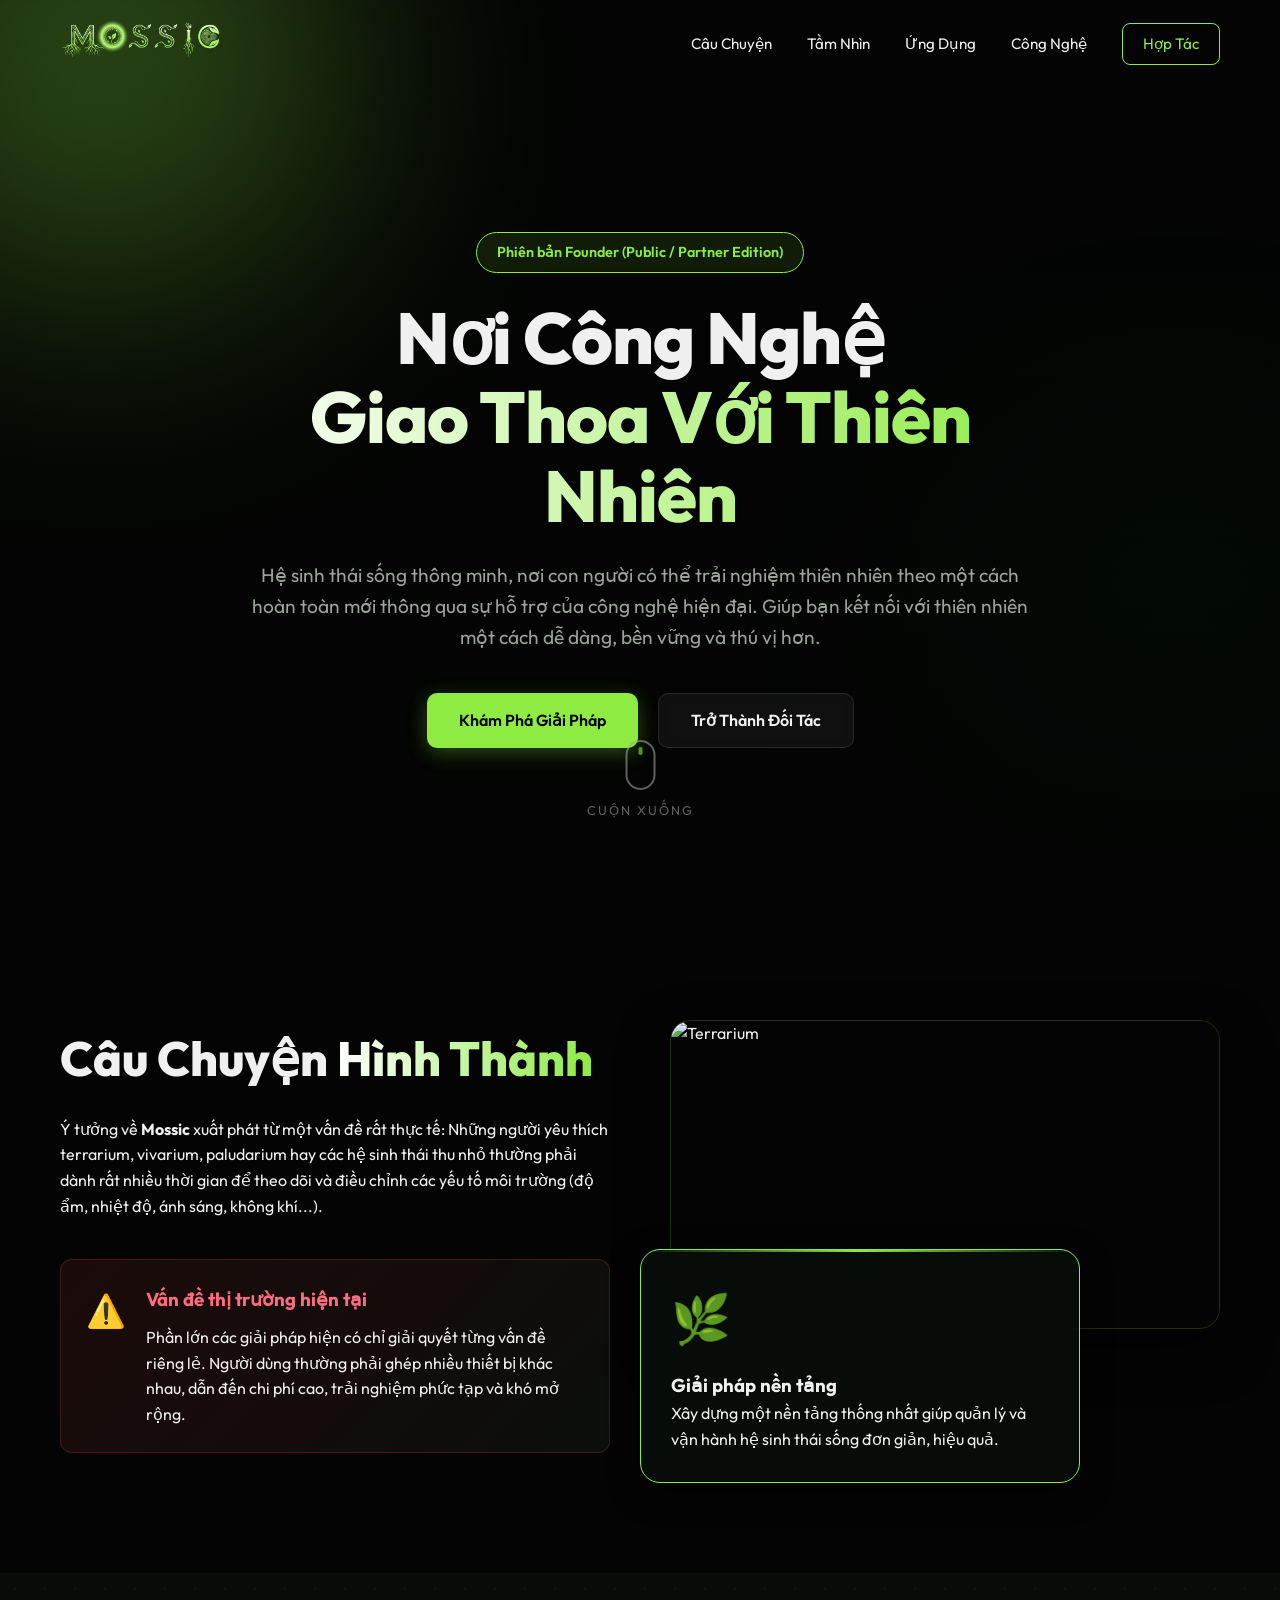
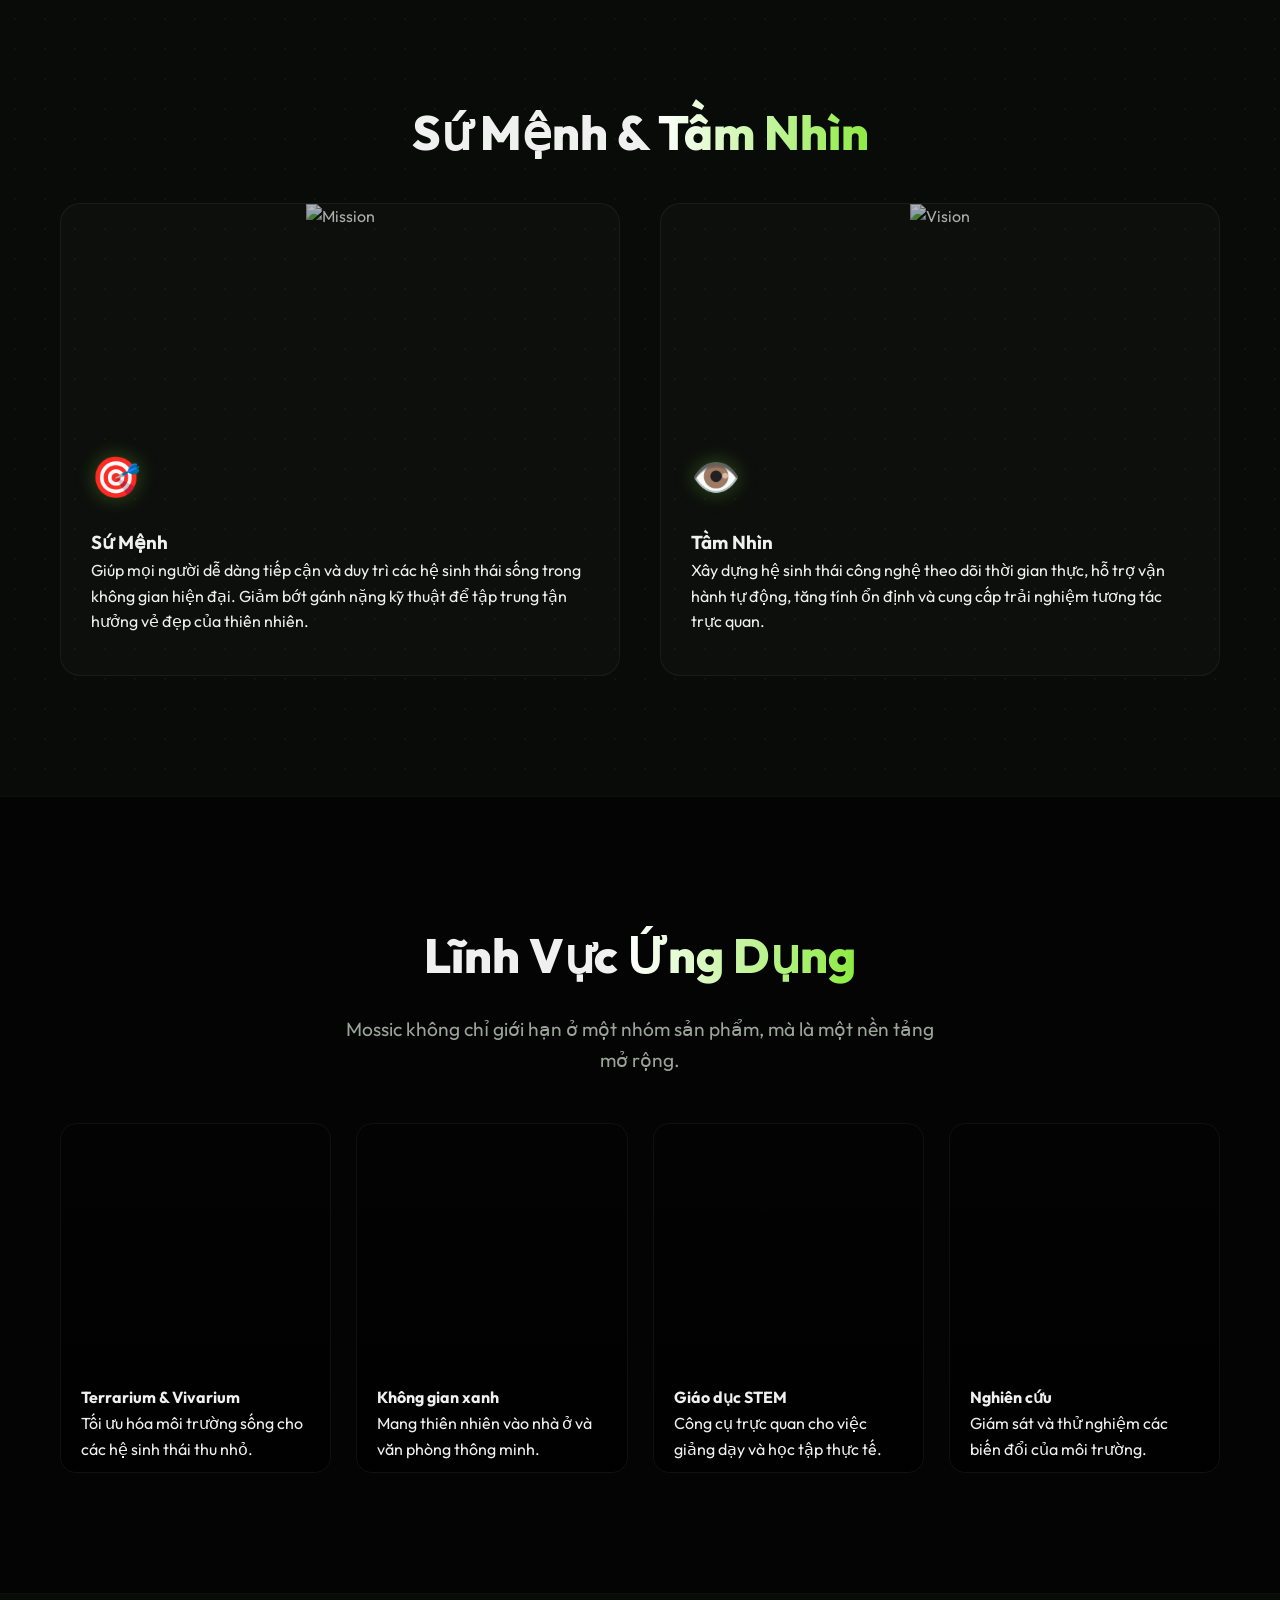
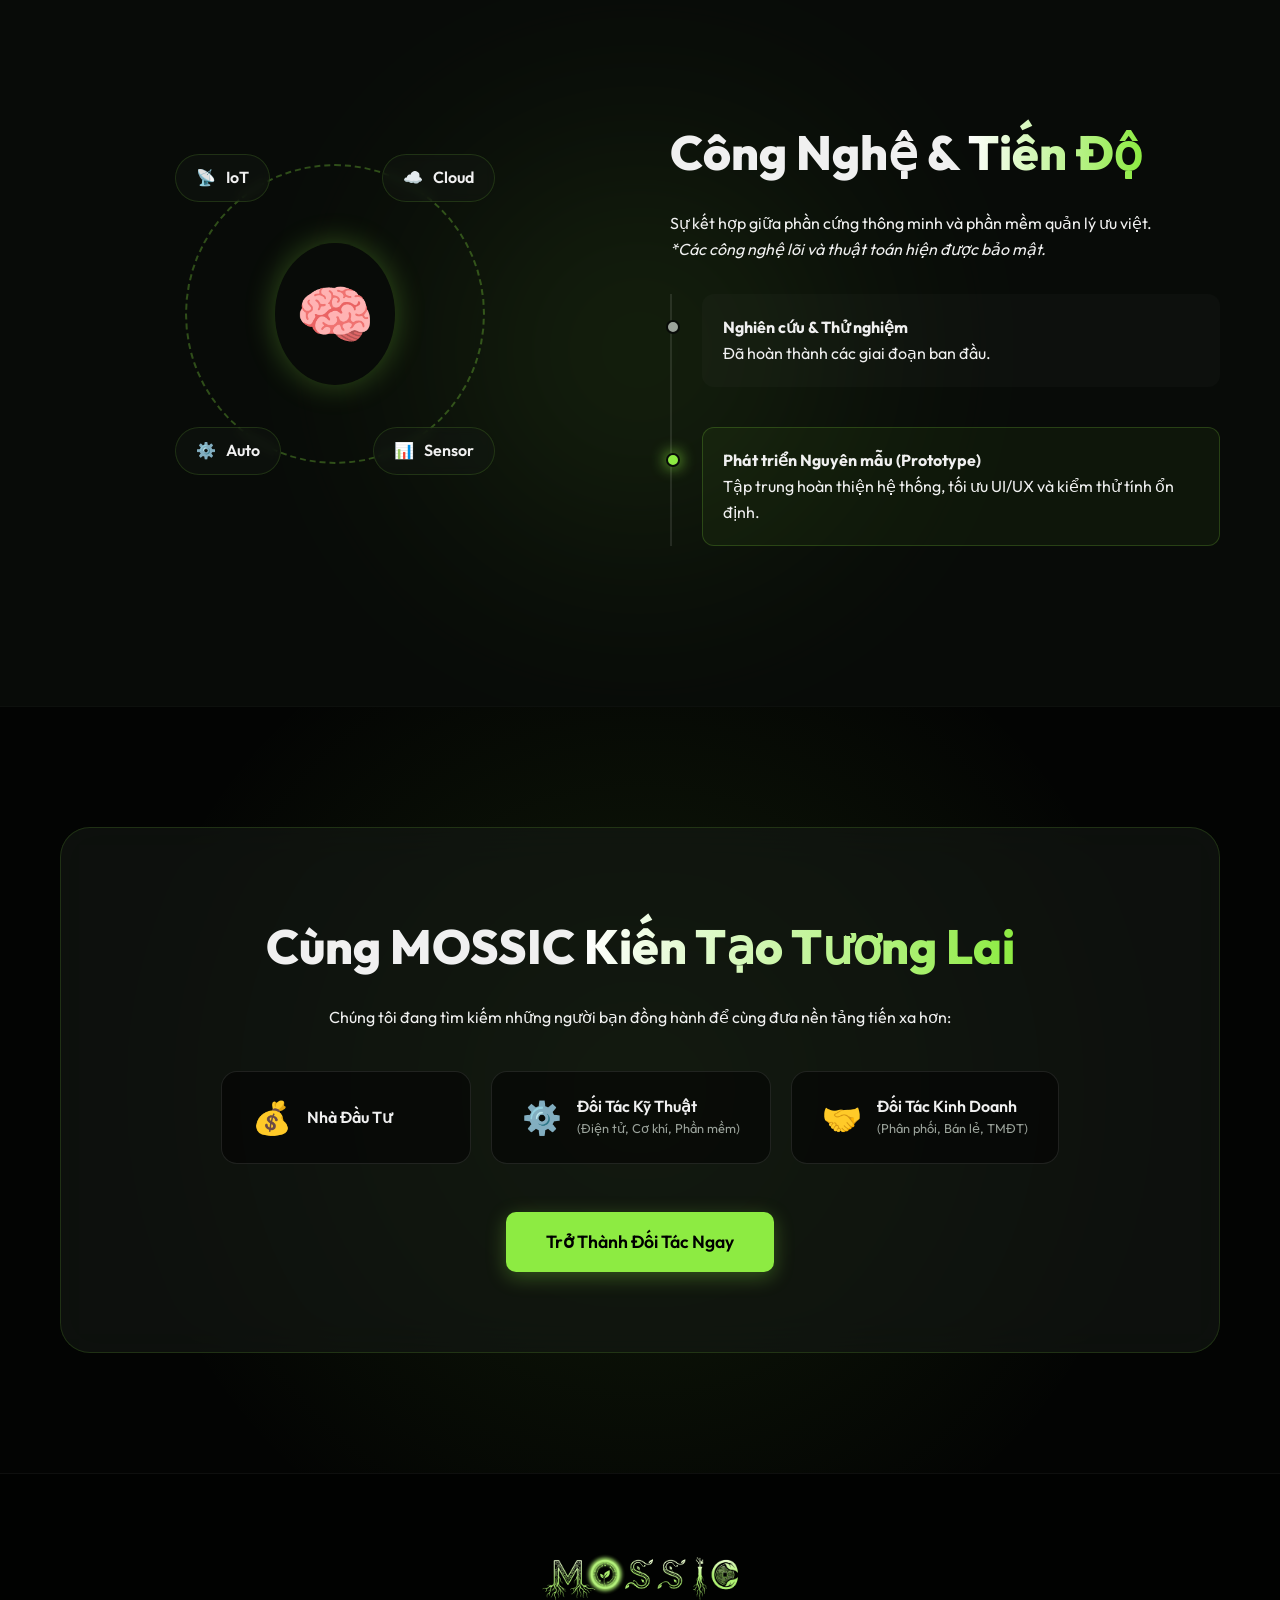
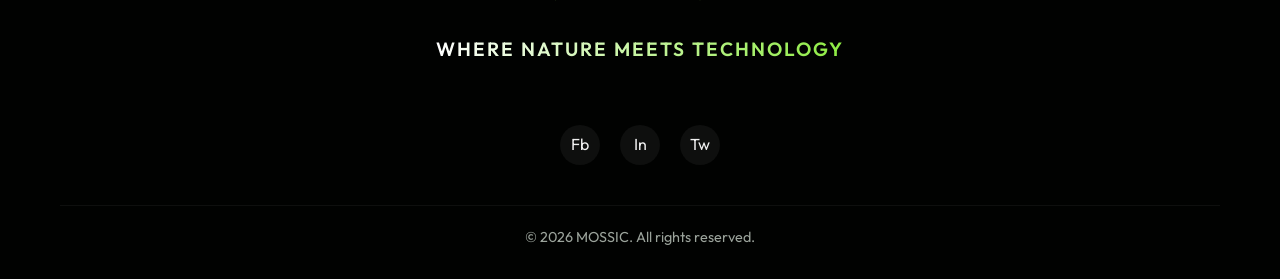
==== mossic-landing/index.html @ 7c8577c9 "update landing-page" ====
<!DOCTYPE html>
<html lang="vi">
<head>
    <meta charset="UTF-8">
    <meta name="viewport" content="width=device-width, initial-scale=1.0">
    <title>MOSSIC - Nơi Công Nghệ Giao Thoa Với Thiên Nhiên</title>
    <link rel="stylesheet" href="style.css">
    <link rel="preconnect" href="https://fonts.googleapis.com">
    <link rel="preconnect" href="https://fonts.gstatic.com" crossorigin>
    <link href="https://fonts.googleapis.com/css2?family=Outfit:wght@300;400;600;800&display=swap" rel="stylesheet">
</head>
<body>
    <!-- Navbar -->
    <nav class="navbar" id="navbar">
        <div class="container nav-container">
            <a href="#" class="logo-link">
                <img src="../my_assets/logo-darkmode.png" alt="MOSSIC Logo" class="logo">
            </a>
            <ul class="nav-links">
                <li><a href="#story">Câu Chuyện</a></li>
                <li><a href="#vision">Tầm Nhìn</a></li>
                <li><a href="#application">Ứng Dụng</a></li>
                <li><a href="#tech">Công Nghệ</a></li>
                <li><a href="#cooperation" class="btn btn-outline btn-sm">Hợp Tác</a></li>
            </ul>
            <div class="menu-toggle" id="mobile-menu">
                <span class="bar"></span>
                <span class="bar"></span>
                <span class="bar"></span>
            </div>
        </div>
    </nav>

    <!-- Hero Section -->
    <header class="hero">
        <div class="hero-bg"></div>
        <div class="glow-orb orb-1"></div>
        <div class="glow-orb orb-2"></div>
        
        <div class="container hero-content reveal fade-bottom">
            <div class="badge pulse-anim">Phiên bản Founder (Public / Partner Edition)</div>
            <h1>Nơi Công Nghệ <br><span class="text-gradient">Giao Thoa Với Thiên Nhiên</span></h1>
            <p>Hệ sinh thái sống thông minh, nơi con người có thể trải nghiệm thiên nhiên theo một cách hoàn toàn mới thông qua sự hỗ trợ của công nghệ hiện đại. Giúp bạn kết nối với thiên nhiên một cách dễ dàng, bền vững và thú vị hơn.</p>
            <div class="hero-buttons">
                <a href="#story" class="btn btn-primary">Khám Phá Giải Pháp</a>
                <a href="#cooperation" class="btn btn-secondary">Trở Thành Đối Tác</a>
            </div>
        </div>
        
        <!-- Scroll indicator -->
        <div class="scroll-indicator">
            <div class="mouse">
                <div class="wheel"></div>
            </div>
            <p>Cuộn xuống</p>
        </div>
    </header>

    <!-- Story Section -->
    <section id="story" class="section">
        <div class="container split-layout">
            <div class="text-content reveal fade-left">
                <h2 class="section-title">Câu Chuyện <span class="text-gradient">Hình Thành</span></h2>
                <p>Ý tưởng về <strong>Mossic</strong> xuất phát từ một vấn đề rất thực tế: Những người yêu thích terrarium, vivarium, paludarium hay các hệ sinh thái thu nhỏ thường phải dành rất nhiều thời gian để theo dõi và điều chỉnh các yếu tố môi trường (độ ẩm, nhiệt độ, ánh sáng, không khí...).</p>
                
                <div class="problem-box hover-lift">
                    <div class="box-icon">⚠️</div>
                    <div>
                        <h3>Vấn đề thị trường hiện tại</h3>
                        <p>Phần lớn các giải pháp hiện có chỉ giải quyết từng vấn đề riêng lẻ. Người dùng thường phải ghép nhiều thiết bị khác nhau, dẫn đến chi phí cao, trải nghiệm phức tạp và khó mở rộng.</p>
                    </div>
                </div>
            </div>
            
            <div class="visual-content reveal fade-right relative">
                <div class="image-wrapper float-anim-slow">
                    <img src="https://images.unsplash.com/photo-1701318177175-57ee98c426c5?q=80&w=387&auto=format&fit=crop" alt="Terrarium" class="rounded-img shadow-neon" >
                </div>
                <div class="glass-card overlay-card float-anim-fast">
                    <div class="icon-wrap pulse-anim">🌿</div>
                    <h3>Giải pháp nền tảng</h3>
                    <p>Xây dựng một nền tảng thống nhất giúp quản lý và vận hành hệ sinh thái sống đơn giản, hiệu quả.</p>
                </div>
            </div>
        </div>
    </section>

    <!-- Mission & Vision -->
    <section id="vision" class="section bg-darker pattern-bg">
        <div class="container text-center">
            <h2 class="section-title reveal fade-bottom">Sứ Mệnh & <span class="text-gradient">Tầm Nhìn</span></h2>
            <div class="grid-2 mt-4">
                <div class="feature-card reveal fade-left glass-effect">
                    <div class="card-img-top">
                        <img src="https://images.unsplash.com/photo-1529123276648-af6cfff88c20?q=80&w=870&auto=format&fit=crop" alt="Mission">
                    </div>
                    <div class="card-body">
                        <div class="icon glow-icon">🎯</div>
                        <h3>Sứ Mệnh</h3>
                        <p>Giúp mọi người dễ dàng tiếp cận và duy trì các hệ sinh thái sống trong không gian hiện đại. Giảm bớt gánh nặng kỹ thuật để tập trung tận hưởng vẻ đẹp của thiên nhiên.</p>
                    </div>
                </div>
                <div class="feature-card reveal fade-right glass-effect">
                    <div class="card-img-top">
                        <img src="https://images.unsplash.com/photo-1518531933037-91b2f5f229cc?q=80&w=800&auto=format&fit=crop" alt="Vision">
                    </div>
                    <div class="card-body">
                        <div class="icon glow-icon">👁️</div>
                        <h3>Tầm Nhìn</h3>
                        <p>Xây dựng hệ sinh thái công nghệ theo dõi thời gian thực, hỗ trợ vận hành tự động, tăng tính ổn định và cung cấp trải nghiệm tương tác trực quan.</p>
                    </div>
                </div>
            </div>
        </div>
    </section>

    <!-- Applications -->
    <section id="application" class="section">
        <div class="container">
            <div class="text-center reveal fade-bottom">
                <h2 class="section-title">Lĩnh Vực <span class="text-gradient">Ứng Dụng</span></h2>
                <p class="subtitle">Mossic không chỉ giới hạn ở một nhóm sản phẩm, mà là một nền tảng mở rộng.</p>
            </div>
            
            <div class="grid-4 mt-5">
                <div class="app-card reveal fade-bottom" style="transition-delay: 0.1s;">
                    <div class="app-bg" style="background-image: url('https://images.unsplash.com/photo-1701318233809-e8e4619ee305?q=80&w=387&auto=format&fit=crop');"></div>
                    <div class="app-content">
                        <div class="app-icon">🌱</div>
                        <h4>Terrarium & Vivarium</h4>
                        <p>Tối ưu hóa môi trường sống cho các hệ sinh thái thu nhỏ.</p>
                    </div>
                </div>
                
                <div class="app-card reveal fade-bottom" style="transition-delay: 0.2s;">
                    <div class="app-bg" style="background-image: url('https://images.unsplash.com/photo-1622383563227-04401ab4e5ea?q=80&w=600&auto=format&fit=crop');"></div>
                    <div class="app-content">
                        <div class="app-icon">🏡</div>
                        <h4>Không gian xanh</h4>
                        <p>Mang thiên nhiên vào nhà ở và văn phòng thông minh.</p>
                    </div>
                </div>
                
                <div class="app-card reveal fade-bottom" style="transition-delay: 0.3s;">
                    <div class="app-bg" style="background-image: url('https://images.unsplash.com/photo-1532094349884-543bc11b234d?q=80&w=600&auto=format&fit=crop');"></div>
                    <div class="app-content">
                        <div class="app-icon">🔬</div>
                        <h4>Giáo dục STEM</h4>
                        <p>Công cụ trực quan cho việc giảng dạy và học tập thực tế.</p>
                    </div>
                </div>
                
                <div class="app-card reveal fade-bottom" style="transition-delay: 0.4s;">
                    <div class="app-bg" style="background-image: url('https://images.unsplash.com/photo-1451187580459-43490279c0fa?q=80&w=600&auto=format&fit=crop');"></div>
                    <div class="app-content">
                        <div class="app-icon">🌍</div>
                        <h4>Nghiên cứu</h4>
                        <p>Giám sát và thử nghiệm các biến đổi của môi trường.</p>
                    </div>
                </div>
            </div>
        </div>
    </section>

    <!-- Tech & Progress -->
    <section id="tech" class="section bg-darker relative overflow-hidden">
        <div class="glow-orb orb-3"></div>
        <div class="container split-layout">
            <div class="visual-content tech-visual reveal fade-left">
                <div class="tech-circle-wrapper float-anim-slow">
                    <div class="tech-circle pulse-border"></div>
                    <div class="tech-icon center-icon">🧠</div>
                    <div class="tech-item pos-1">📡 <span>IoT</span></div>
                    <div class="tech-item pos-2">☁️ <span>Cloud</span></div>
                    <div class="tech-item pos-3">⚙️ <span>Auto</span></div>
                    <div class="tech-item pos-4">📊 <span>Sensor</span></div>
                </div>
            </div>
            
            <div class="text-content reveal fade-right">
                <h2 class="section-title">Công Nghệ & <span class="text-gradient">Tiến Độ</span></h2>
                <p>Sự kết hợp giữa phần cứng thông minh và phần mềm quản lý ưu việt. <br><em class="text-muted">*Các công nghệ lõi và thuật toán hiện được bảo mật.</em></p>
                
                <div class="timeline mt-4">
                    <div class="timeline-item completed hover-lift">
                        <div class="timeline-dot pulse-anim"></div>
                        <h4>Nghiên cứu & Thử nghiệm</h4>
                        <p>Đã hoàn thành các giai đoạn ban đầu.</p>
                    </div>
                    <div class="timeline-item active hover-lift">
                        <div class="timeline-dot pulse-anim"></div>
                        <h4>Phát triển Nguyên mẫu (Prototype)</h4>
                        <p>Tập trung hoàn thiện hệ thống, tối ưu UI/UX và kiểm thử tính ổn định.</p>
                    </div>
                </div>
            </div>
        </div>
    </section>

    <!-- Cooperation -->
    <section id="cooperation" class="section call-to-action">
        <div class="cta-bg"></div>
        <div class="container text-center reveal fade-scale">
            <div class="glass-banner">
                <h2 class="section-title">Cùng MOSSIC <span class="text-gradient">Kiến Tạo Tương Lai</span></h2>
                <p>Chúng tôi đang tìm kiếm những người bạn đồng hành để cùng đưa nền tảng tiến xa hơn:</p>
                
                <div class="partner-grid">
                    <div class="partner-box hover-lift glow-border">
                        <span class="p-icon">💰</span>
                        <span class="p-text">Nhà Đầu Tư</span>
                    </div>
                    <div class="partner-box hover-lift glow-border">
                        <span class="p-icon">⚙️</span>
                        <span class="p-text">Đối Tác Kỹ Thuật<br><small>(Điện tử, Cơ khí, Phần mềm)</small></span>
                    </div>
                    <div class="partner-box hover-lift glow-border">
                        <span class="p-icon">🤝</span>
                        <span class="p-text">Đối Tác Kinh Doanh<br><small>(Phân phối, Bán lẻ, TMĐT)</small></span>
                    </div>
                </div>
                
                <a href="mailto:minhhoangle1001@gmail.com" class="btn btn-primary mt-5 btn-lg">Trở Thành Đối Tác Ngay</a>
            </div>
        </div>
    </section>

    <!-- Footer -->
    <footer class="footer">
        <div class="container text-center">
            <div class="slogan">
                <img src="../my_assets/logo-darkmode.png" alt="MOSSIC" class="footer-logo float-anim-slow">
                <p class="tagline text-gradient">Where Nature Meets Technology</p>
            </div>
            <div class="social-links">
                <a href="#">Fb</a>
                <a href="#">In</a>
                <a href="#">Tw</a>
            </div>
            <p class="copyright">&copy; 2026 MOSSIC. All rights reserved.</p>
        </div>
    </footer>

    <!-- Interactive JS -->
    <script>
        // Scroll Reveal Animation
        function reveal() {
            var reveals = document.querySelectorAll(".reveal");
            for (var i = 0; i < reveals.length; i++) {
                var windowHeight = window.innerHeight;
                var elementTop = reveals[i].getBoundingClientRect().top;
                var elementVisible = 100;
                if (elementTop < windowHeight - elementVisible) {
                    reveals[i].classList.add("active");
                }
            }
        }
        window.addEventListener("scroll", reveal);
        reveal(); // Trigger on load

        // Navbar Scroll Effect
        window.addEventListener("scroll", function() {
            var navbar = document.getElementById("navbar");
            if (window.scrollY > 50) {
                navbar.classList.add("scrolled");
            } else {
                navbar.classList.remove("scrolled");
            }
        });

        // Mobile Menu
        const mobileMenu = document.getElementById('mobile-menu');
        const navLinks = document.querySelector('.nav-links');
        mobileMenu.addEventListener('click', () => {
            navLinks.classList.toggle('active');
            mobileMenu.classList.toggle('is-active');
        });
        
        // Tilt effect for cards on desktop
        const cards = document.querySelectorAll('.feature-card, .app-card, .glass-card, .partner-box');
        cards.forEach(card => {
            card.addEventListener('mousemove', e => {
                const rect = card.getBoundingClientRect();
                const x = e.clientX - rect.left;
                const y = e.clientY - rect.top;
                card.style.setProperty('--mouse-x', `${x}px`);
                card.style.setProperty('--mouse-y', `${y}px`);
            });
        });
    </script>
</body>
</html>
---- mossic-landing/style.css ----
/* CSS Reset & Variables */
:root {
    --bg-main: #030403; /* Deeper black/green */
    --bg-secondary: #080b08;
    --card-bg: rgba(20, 26, 20, 0.4);
    --text-main: #f0f0f0;
    --text-muted: #9ba39b;
    --primary: #8deb42; /* Neon lime green */
    --primary-dark: #6eb830;
    --primary-glow: rgba(141, 235, 66, 0.3);
    --border-color: rgba(141, 235, 66, 0.15);
    --font-main: 'Outfit', sans-serif;
}

* { margin: 0; padding: 0; box-sizing: border-box; }
html { scroll-behavior: smooth; }
body {
    font-family: var(--font-main);
    background-color: var(--bg-main);
    color: var(--text-main);
    line-height: 1.6;
    overflow-x: hidden;
}
a { text-decoration: none; color: inherit; }
.container { max-width: 1200px; margin: 0 auto; padding: 0 20px; }
.mt-4 { margin-top: 2rem; }
.mt-5 { margin-top: 3rem; }
.text-center { text-align: center; }
.relative { position: relative; }
.overflow-hidden { overflow: hidden; }

/* Utilities */
.text-gradient {
    background: linear-gradient(90deg, #fff, var(--primary));
    -webkit-background-clip: text;
    -webkit-text-fill-color: transparent;
    display: inline-block;
}

.badge {
    display: inline-block;
    padding: 8px 20px;
    background: rgba(141, 235, 66, 0.1);
    border: 1px solid var(--primary);
    border-radius: 50px;
    color: var(--primary);
    font-size: 0.9rem;
    font-weight: 600;
    margin-bottom: 25px;
    backdrop-filter: blur(5px);
}

/* Animations */
@keyframes float {
    0% { transform: translateY(0px); }
    50% { transform: translateY(-20px); }
    100% { transform: translateY(0px); }
}
@keyframes pulseGlow {
    0% { box-shadow: 0 0 10px var(--primary-glow); }
    50% { box-shadow: 0 0 30px var(--primary-glow), 0 0 10px var(--primary); }
    100% { box-shadow: 0 0 10px var(--primary-glow); }
}
@keyframes wheelScroll {
    0% { opacity: 1; top: 5px; }
    100% { opacity: 0; top: 15px; }
}

.float-anim-slow { animation: float 6s ease-in-out infinite; }
.float-anim-fast { animation: float 4s ease-in-out infinite; }
.pulse-anim { animation: pulseGlow 3s infinite; }

/* Buttons */
.btn {
    display: inline-flex;
    align-items: center;
    justify-content: center;
    padding: 14px 32px;
    border-radius: 10px;
    font-weight: 600;
    transition: all 0.4s cubic-bezier(0.175, 0.885, 0.32, 1.275);
    cursor: pointer;
    position: relative;
    overflow: hidden;
    z-index: 1;
}

.btn::before {
    content: '';
    position: absolute;
    top: 0; left: 0; width: 0%; height: 100%;
    background: rgba(255,255,255,0.2);
    transition: all 0.4s ease;
    z-index: -1;
}

.btn:hover::before { width: 100%; }

.btn-primary {
    background-color: var(--primary);
    color: #000;
    box-shadow: 0 5px 20px var(--primary-glow);
}

.btn-primary:hover {
    transform: translateY(-5px) scale(1.02);
    box-shadow: 0 10px 30px rgba(141, 235, 66, 0.5);
}

.btn-secondary {
    background-color: rgba(255, 255, 255, 0.05);
    color: var(--text-main);
    border: 1px solid rgba(255, 255, 255, 0.1);
    backdrop-filter: blur(10px);
}

.btn-secondary:hover {
    background-color: rgba(255, 255, 255, 0.1);
    border-color: var(--primary);
    transform: translateY(-5px);
}

.btn-outline {
    border: 1px solid var(--primary);
    color: var(--primary);
}
.btn-outline:hover {
    background-color: var(--primary);
    color: #000;
    box-shadow: 0 0 15px var(--primary-glow);
}
.btn-sm { padding: 8px 20px; border-radius: 8px; }
.btn-lg { padding: 16px 40px; font-size: 1.1rem; }

/* Navbar */
.navbar {
    position: fixed;
    top: 0; width: 100%; z-index: 1000;
    background: transparent;
    transition: all 0.3s ease;
    padding: 20px 0;
}
.navbar.scrolled {
    background: rgba(3, 4, 3, 0.85);
    backdrop-filter: blur(15px);
    border-bottom: 1px solid rgba(255, 255, 255, 0.05);
    padding: 12px 0;
}
.nav-container { display: flex; justify-content: space-between; align-items: center; }
.logo { height: 40px; width: auto; object-fit: contain; transition: transform 0.3s;}
.logo:hover { transform: scale(1.05); }
.nav-links { display: flex; list-style: none; align-items: center; gap: 35px; }
.nav-links a { font-size: 0.95rem; font-weight: 400; transition: color 0.3s; }
.nav-links a:hover:not(.btn) { color: var(--primary); text-shadow: 0 0 8px var(--primary-glow); }

/* Mobile Menu */
.menu-toggle { display: none; cursor: pointer; flex-direction: column; gap: 6px; z-index: 1001;}
.menu-toggle .bar { width: 30px; height: 2px; background-color: var(--text-main); transition: all 0.3s ease; }
.menu-toggle.is-active .bar:nth-child(1) { transform: translateY(8px) rotate(45deg); }
.menu-toggle.is-active .bar:nth-child(2) { opacity: 0; }
.menu-toggle.is-active .bar:nth-child(3) { transform: translateY(-8px) rotate(-45deg); }

/* Hero Section */
.hero {
    position: relative;
    min-height: 100vh;
    display: flex;
    align-items: center;
    justify-content: center;
    padding-top: 80px;
    text-align: center;
    overflow: hidden;
}

.hero-bg {
    position: absolute;
    top: 0; left: 0; width: 100%; height: 100%;
    background-image: url('https://images.unsplash.com/photo-1518531933037-91b2f5f229cc?q=80&w=2000&auto=format&fit=crop');
    background-size: cover;
    background-position: center;
    opacity: 0.15;
    z-index: 0;
    mix-blend-mode: luminosity;
}

.hero::after {
    content: '';
    position: absolute;
    top: 0; left: 0; width: 100%; height: 100%;
    background: linear-gradient(to bottom, transparent 0%, var(--bg-main) 100%);
    z-index: 1;
}

.hero-content {
    position: relative;
    z-index: 2;
    max-width: 900px;
}

.hero h1 { font-size: 4.5rem; line-height: 1.1; margin-bottom: 25px; font-weight: 800; letter-spacing: -1px; }
.hero p { font-size: 1.2rem; color: var(--text-muted); margin-bottom: 40px; padding: 0 40px; }
.hero-buttons { display: flex; gap: 20px; justify-content: center; }

/* Scroll Indicator */
.scroll-indicator {
    position: absolute;
    bottom: 40px;
    left: 50%;
    transform: translateX(-50%);
    z-index: 2;
    display: flex;
    flex-direction: column;
    align-items: center;
    opacity: 0.6;
}
.scroll-indicator p { font-size: 0.8rem; margin-top: 10px; letter-spacing: 2px; text-transform: uppercase; }
.mouse {
    width: 30px; height: 50px;
    border: 2px solid var(--text-muted);
    border-radius: 20px;
    position: relative;
}
.wheel {
    width: 4px; height: 8px;
    background: var(--primary);
    border-radius: 4px;
    position: absolute;
    top: 5px; left: 50%;
    transform: translateX(-50%);
    animation: wheelScroll 1.5s infinite;
}

/* Glow Orbs */
.glow-orb { position: absolute; border-radius: 50%; filter: blur(120px); z-index: 0; opacity: 0.3; pointer-events: none; }
.orb-1 { width: 500px; height: 500px; background: var(--primary); top: -150px; left: -150px; }
.orb-2 { width: 400px; height: 400px; background: #0b4a24; bottom: 5%; right: -100px; }
.orb-3 { width: 400px; height: 400px; background: var(--primary); top: 50%; left: 50%; transform: translate(-50%, -50%); opacity: 0.1; }

/* Sections */
.section { padding: 120px 0; position: relative; z-index: 2;}
.bg-darker { background-color: var(--bg-secondary); border-top: 1px solid rgba(255,255,255,0.02); border-bottom: 1px solid rgba(255,255,255,0.02); }
.pattern-bg {
    background-image: radial-gradient(rgba(141, 235, 66, 0.05) 1px, transparent 1px);
    background-size: 30px 30px;
}
.section-title { font-size: 3rem; margin-bottom: 20px; font-weight: 800; }
.subtitle { color: var(--text-muted); font-size: 1.2rem; max-width: 600px; margin: 0 auto; }

.split-layout { display: grid; grid-template-columns: 1fr 1fr; gap: 60px; align-items: center; }

/* Story Section */
.problem-box {
    margin-top: 40px; padding: 25px;
    border-radius: 12px;
    background: linear-gradient(135deg, rgba(255, 71, 87, 0.1), rgba(20, 26, 20, 0.5));
    border: 1px solid rgba(255, 71, 87, 0.2);
    display: flex; gap: 20px;
}
.problem-box .box-icon { font-size: 2rem; }
.problem-box h3 { color: #ff6b81; margin-bottom: 10px; }

.image-wrapper { position: relative; border-radius: 20px; overflow: hidden; box-shadow: 0 20px 50px rgba(0,0,0,0.5); }
.rounded-img { width: 100%; display: block; aspect-ratio: 16/9; object-fit:cover; border-radius: 20px; transition: transform 0.5s;}
.visual-content { height: 100%; position: relative; }
.image-wrapper:hover .rounded-img { transform: scale(1.05); }
.shadow-neon { border: 1px solid rgba(141, 235, 66, 0.2); }

.glass-card {
    background: var(--card-bg);
    border: 1px solid rgba(255,255,255,0.05);
    padding: 30px; border-radius: 20px;
    backdrop-filter: blur(15px);
    box-shadow: 0 10px 30px rgba(0,0,0,0.5);
    position: relative; overflow: hidden;
}
.glass-card::before {
    content: ''; position: absolute; top: 0; left: 0; width: 100%; height: 2px;
    background: linear-gradient(90deg, transparent, var(--primary), transparent);
}
.overlay-card { position: absolute; bottom: -30px; left: -30px; width: 80%; background: rgba(10, 15, 10, 0.85); border-color: var(--primary); }
.icon-wrap { font-size: 3rem; margin-bottom: 15px; display: inline-block;}

/* Grid Layouts */
.grid-2 { display: grid; grid-template-columns: 1fr 1fr; gap: 40px; }
.grid-4 { display: grid; grid-template-columns: repeat(auto-fit, minmax(260px, 1fr)); gap: 25px; }

/* Feature Cards (Vision) */
.glass-effect {
    background: rgba(255,255,255,0.02);
    border: 1px solid rgba(255,255,255,0.05);
    border-radius: 20px;
    overflow: hidden;
    transition: all 0.4s ease;
}
.glass-effect:hover {
    transform: translateY(-10px);
    border-color: rgba(141, 235, 66, 0.3);
    box-shadow: 0 20px 40px rgba(0,0,0,0.4), 0 0 20px rgba(141, 235, 66, 0.1);
}
.card-img-top { height: 200px; overflow: hidden; }
.card-img-top img { width: 100%; height: 100%; object-fit: cover; transition: transform 0.5s; opacity: 0.7;}
.glass-effect:hover .card-img-top img { transform: scale(1.1); opacity: 1;}
.card-body { padding: 40px 30px; text-align: left; }
.glow-icon { font-size: 2.5rem; margin-bottom: 20px; filter: drop-shadow(0 0 10px var(--primary-glow)); }

/* App Cards */
.app-card {
    position: relative;
    height: 350px;
    border-radius: 16px;
    overflow: hidden;
    cursor: pointer;
    border: 1px solid rgba(255,255,255,0.05);
}
.app-bg {
    position: absolute; top: 0; left: 0; width: 100%; height: 100%;
    background-size: cover; background-position: center;
    transition: transform 0.6s cubic-bezier(0.25, 0.46, 0.45, 0.94);
    opacity: 0.5;
}
.app-card::after {
    content: ''; position: absolute; top: 0; left: 0; width: 100%; height: 100%;
    background: linear-gradient(to top, rgba(0,0,0,0.9) 0%, rgba(0,0,0,0.2) 100%);
}
.app-content {
    position: absolute; bottom: 0; left: 0; width: 100%;
    padding: 30px 20px; z-index: 2;
    transform: translateY(20px);
    transition: all 0.4s ease;
}
.app-icon { font-size: 2.5rem; margin-bottom: 15px; opacity: 0; transform: translateY(20px); transition: all 0.4s ease; }
.app-card:hover .app-bg { transform: scale(1.1); opacity: 0.8; }
.app-card:hover { border-color: var(--primary); box-shadow: 0 10px 30px var(--primary-glow); }
.app-card:hover .app-content { transform: translateY(0); }
.app-card:hover .app-icon { opacity: 1; transform: translateY(0); transition-delay: 0.1s;}

/* Tech Section */
.tech-circle-wrapper {
    position: relative;
    width: 400px; height: 400px;
    margin: 0 auto;
    display: flex; align-items: center; justify-content: center;
}
.tech-circle {
    position: absolute; width: 300px; height: 300px;
    border: 2px dashed rgba(141, 235, 66, 0.3);
    border-radius: 50%;
    animation: rotate 20s linear infinite;
}
@keyframes rotate { 100% { transform: rotate(360deg); } }
.center-icon { font-size: 4rem; z-index: 2; background: var(--bg-secondary); padding: 20px; border-radius: 50%; box-shadow: 0 0 30px var(--primary-glow);}
.tech-item {
    position: absolute;
    background: var(--card-bg); border: 1px solid var(--border-color);
    padding: 10px 20px; border-radius: 30px; backdrop-filter: blur(5px);
    display: flex; align-items: center; gap: 10px; font-weight: 600;
}
.pos-1 { top: 10%; left: 10%; }
.pos-2 { top: 10%; right: 10%; }
.pos-3 { bottom: 10%; left: 10%; }
.pos-4 { bottom: 10%; right: 10%; }

.timeline { border-left: 2px solid rgba(255,255,255,0.1); padding-left: 30px; position: relative;}
.timeline-item { position: relative; margin-bottom: 40px; padding: 20px; background: rgba(255,255,255,0.02); border-radius: 12px; border: 1px solid transparent; transition: all 0.3s;}
.timeline-dot {
    position: absolute; left: -37px; top: 25px; width: 14px; height: 14px;
    border-radius: 50%; background: #333; border: 2px solid var(--bg-secondary);
}
.timeline-item.completed .timeline-dot { background: var(--text-muted); }
.timeline-item.active .timeline-dot { background: var(--primary); box-shadow: 0 0 15px var(--primary); }
.timeline-item.active { border-color: rgba(141, 235, 66, 0.2); background: rgba(141, 235, 66, 0.05); }

/* Hover Effects global */
.hover-lift { transition: transform 0.3s ease, box-shadow 0.3s ease; }
.hover-lift:hover { transform: translateY(-5px); }

/* Cooperation Section */
.call-to-action { position: relative; overflow: hidden; }
.cta-bg {
    position: absolute; top: 0; left: 0; width: 100%; height: 100%;
    background: radial-gradient(circle at center, rgba(141, 235, 66, 0.1) 0%, transparent 70%);
}
.glass-banner {
    background: rgba(20, 26, 20, 0.6);
    border: 1px solid var(--border-color);
    padding: 80px 40px;
    border-radius: 30px;
    backdrop-filter: blur(20px);
    position: relative; z-index: 1;
}
.partner-grid { display: flex; justify-content: center; flex-wrap: wrap; gap: 20px; margin-top: 40px; }
.partner-box {
    background: rgba(0,0,0,0.5);
    border: 1px solid rgba(255,255,255,0.1);
    padding: 20px 30px;
    border-radius: 16px;
    display: flex; align-items: center; gap: 15px;
    min-width: 250px; text-align: left;
}
.glow-border:hover { border-color: var(--primary); box-shadow: inset 0 0 20px rgba(141, 235, 66, 0.1), 0 0 20px var(--primary-glow); }
.p-icon { font-size: 2rem; }
.p-text { font-weight: 600; line-height: 1.3; }
.p-text small { font-weight: 400; color: var(--text-muted); font-size: 0.8rem; }

/* Footer */
.footer { background: #010201; padding: 80px 0 30px; border-top: 1px solid rgba(255,255,255,0.05); }
.footer-logo { height: 50px; margin-bottom: 20px; }
.tagline { font-size: 1.2rem; font-weight: 600; margin-bottom: 30px; letter-spacing: 2px; text-transform: uppercase;}
.social-links { display: flex; justify-content: center; gap: 20px; margin-bottom: 40px; }
.social-links a {
    width: 40px; height: 40px; border-radius: 50%;
    background: rgba(255,255,255,0.05);
    display: flex; align-items: center; justify-content: center;
    transition: all 0.3s;
}
.slogan{ display: flex; flex-direction: column; align-items: center; gap: 10px; margin-bottom: 30px;}
.social-links a:hover { background: var(--primary); color: #000; transform: translateY(-3px); }
.copyright { color: var(--text-muted); font-size: 0.9rem; border-top: 1px solid rgba(255,255,255,0.05); padding-top: 20px; }

/* Scroll Reveal Classes */
.reveal { opacity: 0; transition: all 0.8s cubic-bezier(0.5, 0, 0, 1); }
.reveal.active { opacity: 1; transform: translate(0, 0) scale(1); }
.fade-bottom { transform: translateY(50px); }
.fade-left { transform: translateX(-50px); }
.fade-right { transform: translateX(50px); }
.fade-scale { transform: scale(0.9); }

/* Responsive */
@media (max-width: 992px) {
    .split-layout { grid-template-columns: 1fr; gap: 40px; }
    .hero h1 { font-size: 3.5rem; }
    .overlay-card { position: relative; bottom: 0; left: 0; width: 100%; margin-top: -30px; }
    .tech-circle-wrapper { transform: scale(0.8); }
}

@media (max-width: 768px) {
    .menu-toggle { display: flex; }
    .nav-links {
        display: flex; flex-direction: column;
        position: absolute; top: 100%; left: 0; width: 100%;
        background: rgba(5,5,5,0.98); padding: 30px 0;
        border-bottom: 1px solid rgba(255,255,255,0.1);
        transform: translateY(-10px); opacity: 0; visibility: hidden; transition: all 0.3s;
    }
    .nav-links.active { transform: translateY(0); opacity: 1; visibility: visible; }
    .hero h1 { font-size: 2.8rem; }
    .hero p { padding: 0 10px; }
    .hero-buttons { flex-direction: column; width: 100%; padding: 0 20px;}
    .grid-2 { grid-template-columns: 1fr; }
    .tech-circle-wrapper { transform: scale(0.6); }
    .glass-banner { padding: 40px 20px; }
}
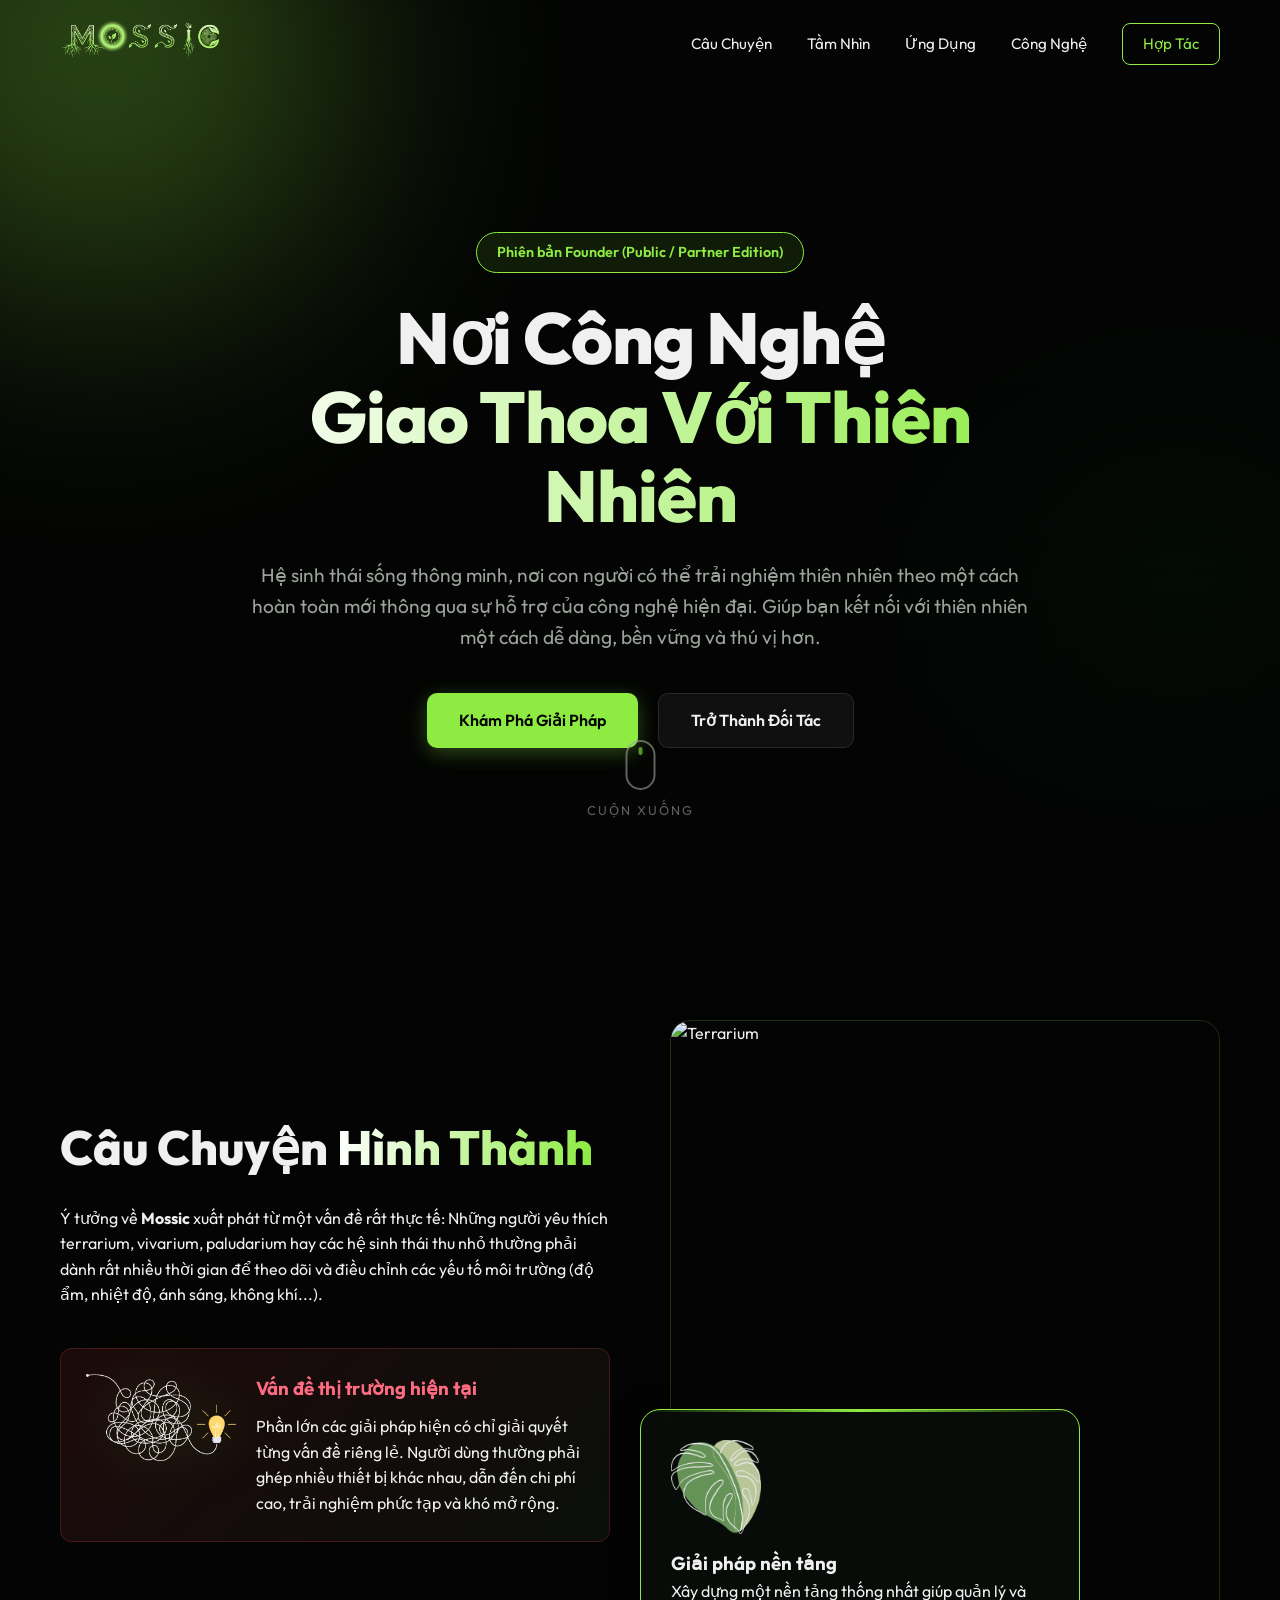
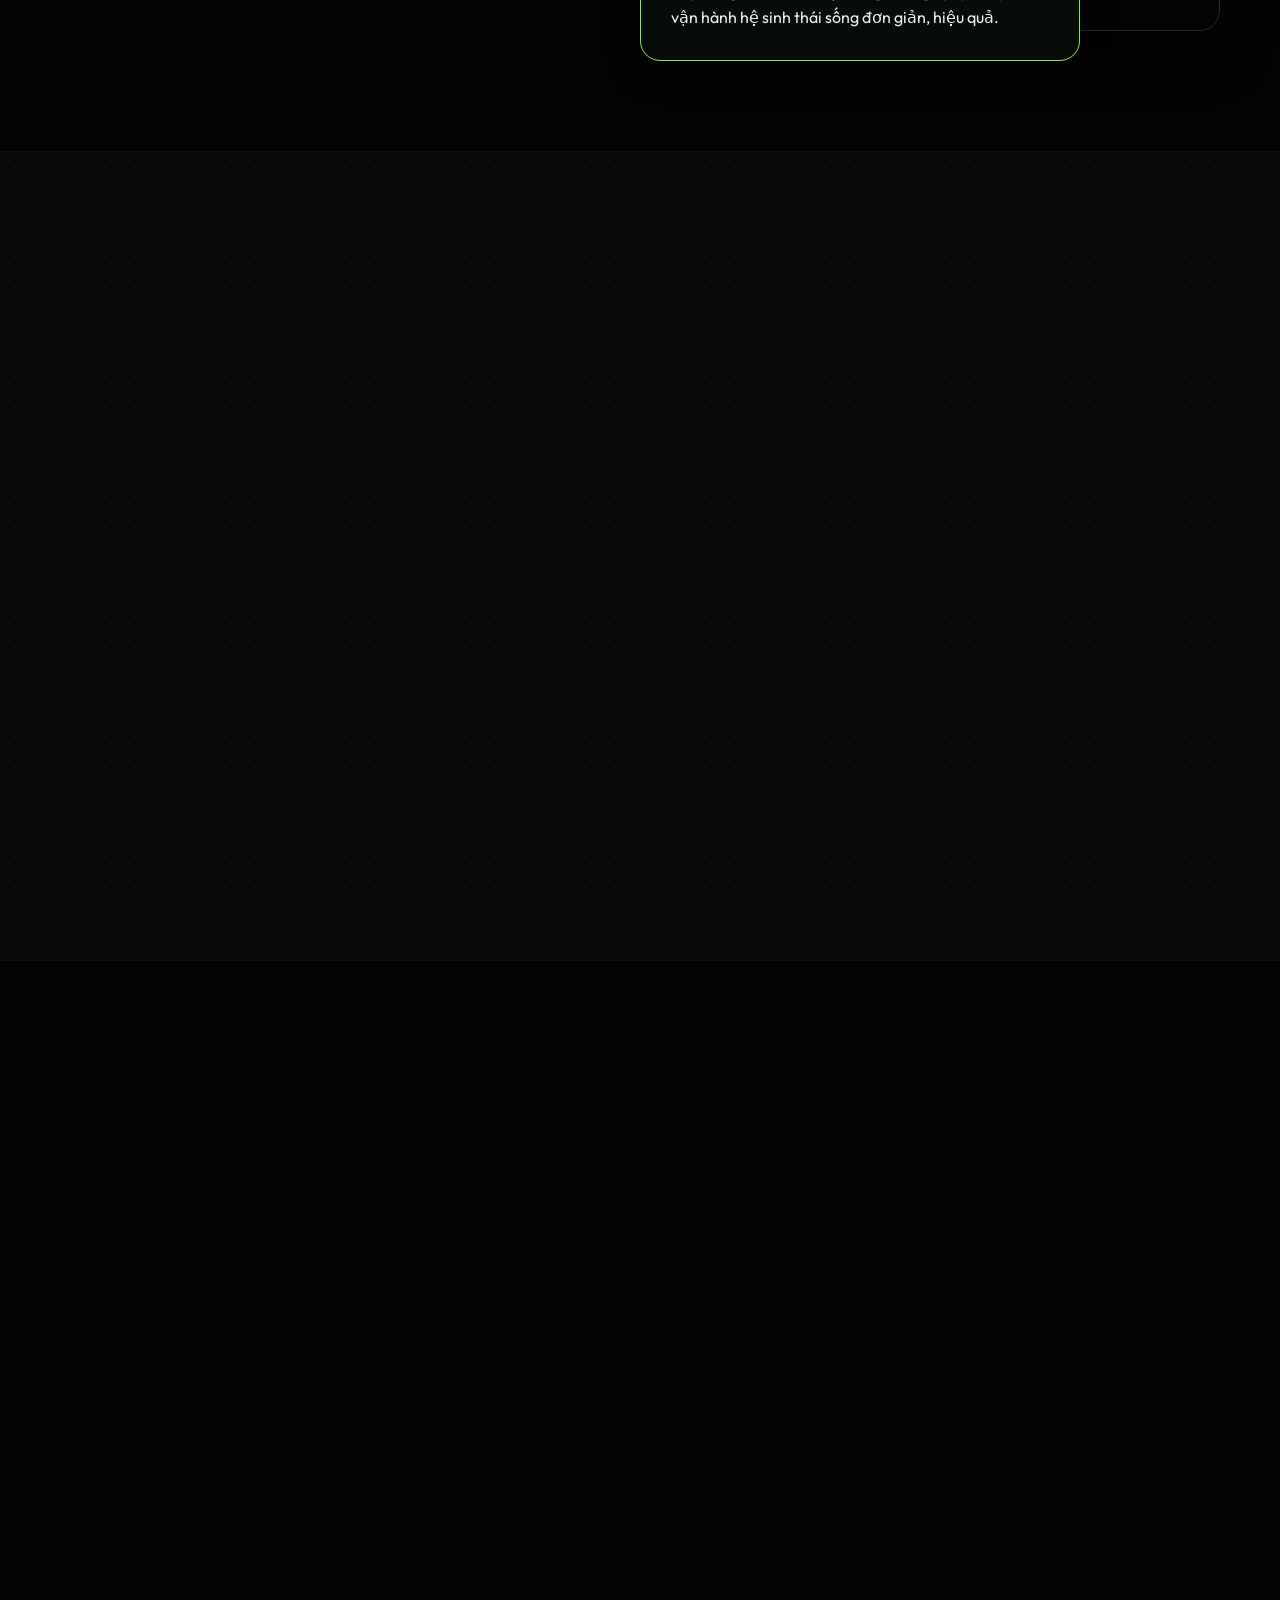
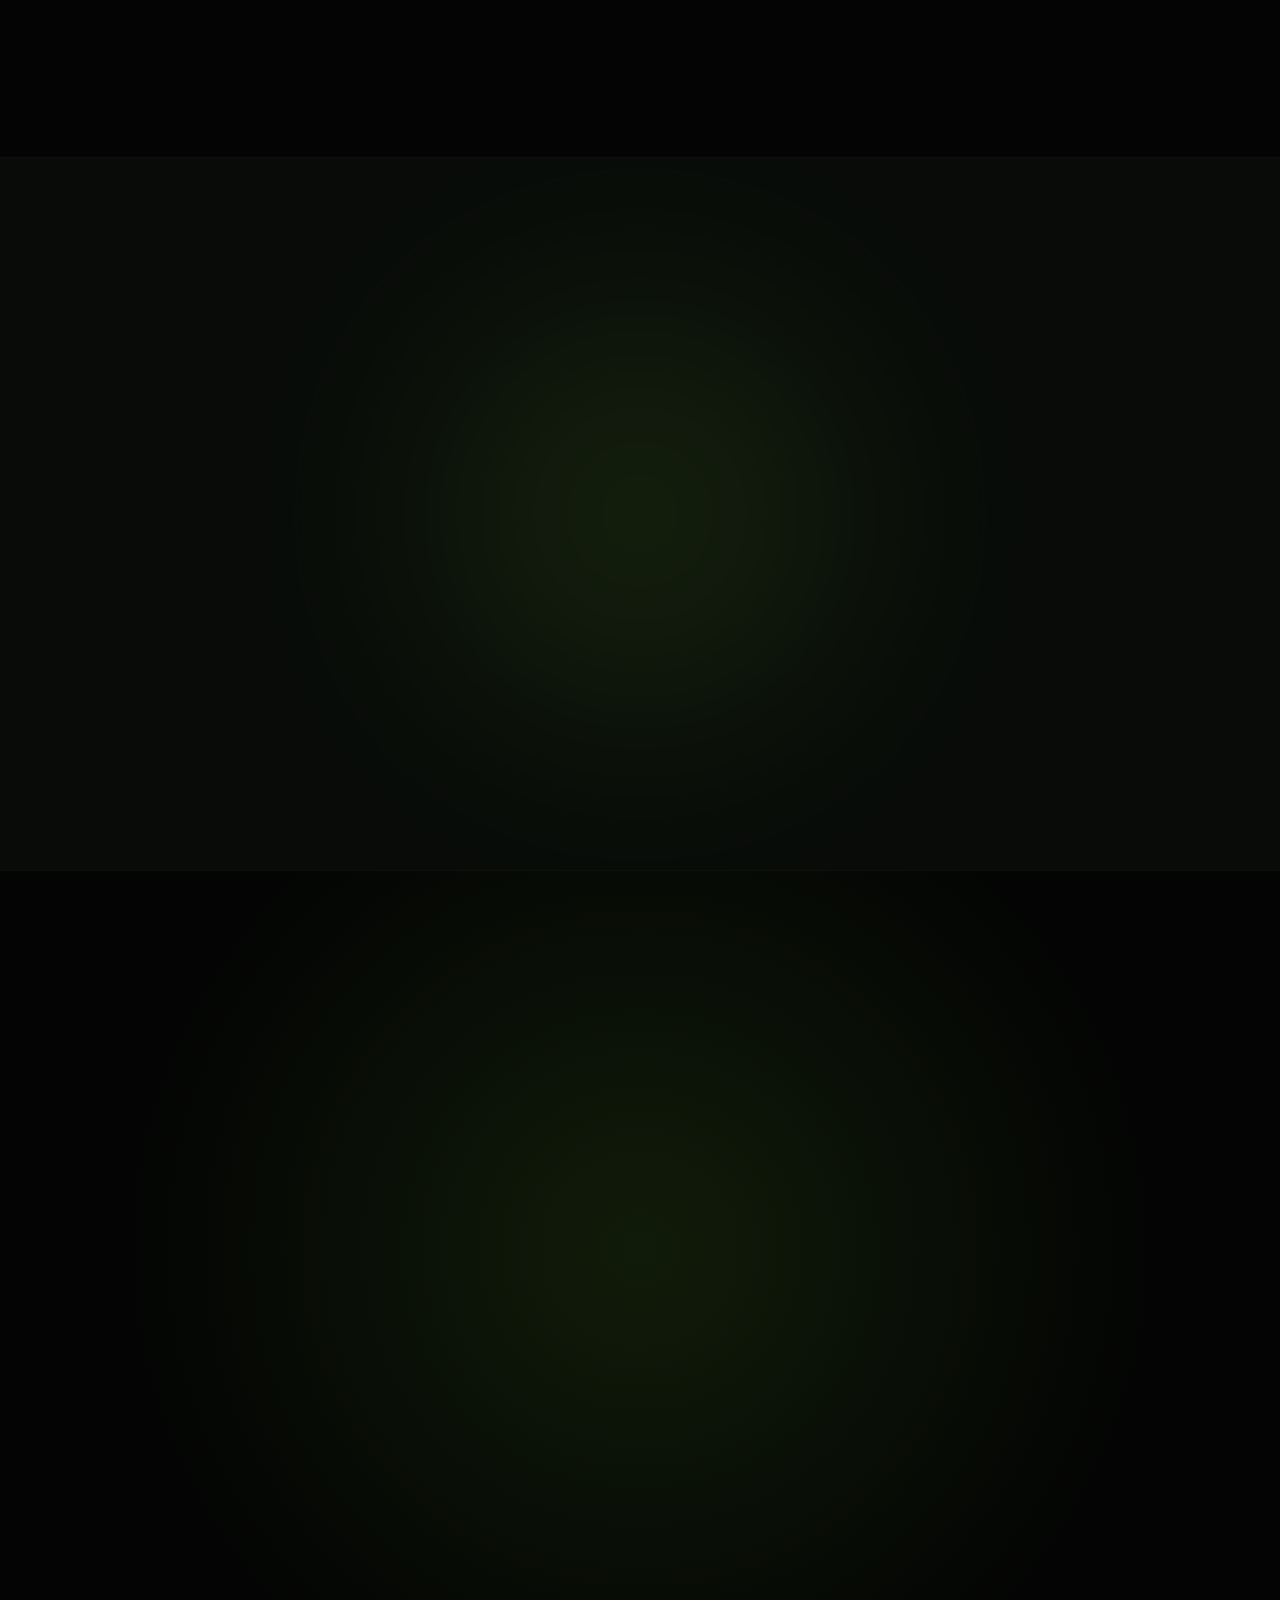
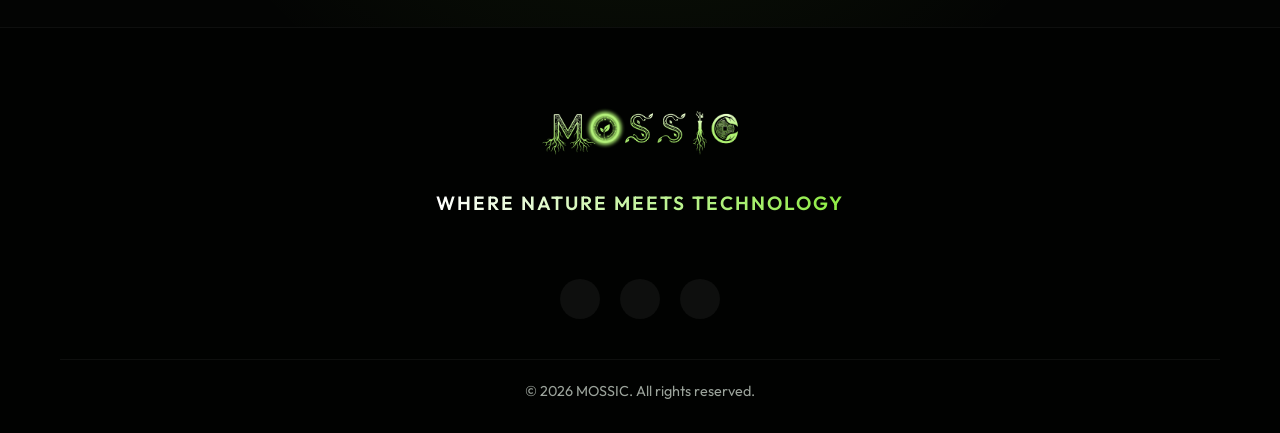
==== commit fcc26555: "update-ui/ux" ====
--- a/mossic-landing/index.html
+++ b/mossic-landing/index.html
@@ -8,6 +8,7 @@
     <link rel="preconnect" href="https://fonts.googleapis.com">
     <link rel="preconnect" href="https://fonts.gstatic.com" crossorigin>
     <link href="https://fonts.googleapis.com/css2?family=Outfit:wght@300;400;600;800&display=swap" rel="stylesheet">
+    <link rel="stylesheet" href="https://cdnjs.cloudflare.com/ajax/libs/font-awesome/7.0.1/css/all.min.css">
 </head>
 <body>
     <!-- Navbar -->
@@ -64,8 +65,8 @@
                 <p>Ý tưởng về <strong>Mossic</strong> xuất phát từ một vấn đề rất thực tế: Những người yêu thích terrarium, vivarium, paludarium hay các hệ sinh thái thu nhỏ thường phải dành rất nhiều thời gian để theo dõi và điều chỉnh các yếu tố môi trường (độ ẩm, nhiệt độ, ánh sáng, không khí...).</p>
                 
                 <div class="problem-box hover-lift">
-                    <div class="box-icon">⚠️</div>
-                    <div>
+                    <div class="box-icon"><img src="../my_assets/idea.png" alt="" class="icon glow-icon"></div>
+                    <div class="box-text">
                         <h3>Vấn đề thị trường hiện tại</h3>
                         <p>Phần lớn các giải pháp hiện có chỉ giải quyết từng vấn đề riêng lẻ. Người dùng thường phải ghép nhiều thiết bị khác nhau, dẫn đến chi phí cao, trải nghiệm phức tạp và khó mở rộng.</p>
                     </div>
@@ -77,7 +78,7 @@
                     <img src="https://images.unsplash.com/photo-1701318177175-57ee98c426c5?q=80&w=387&auto=format&fit=crop" alt="Terrarium" class="rounded-img shadow-neon" >
                 </div>
                 <div class="glass-card overlay-card float-anim-fast">
-                    <div class="icon-wrap pulse-anim">🌿</div>
+                    <div class="icon-wrap pulseImg-anim"><img src="../my_assets/leaf-3.png" alt="" class="icon"></div>
                     <h3>Giải pháp nền tảng</h3>
                     <p>Xây dựng một nền tảng thống nhất giúp quản lý và vận hành hệ sinh thái sống đơn giản, hiệu quả.</p>
                 </div>
@@ -95,7 +96,7 @@
                         <img src="https://images.unsplash.com/photo-1529123276648-af6cfff88c20?q=80&w=870&auto=format&fit=crop" alt="Mission">
                     </div>
                     <div class="card-body">
-                        <div class="icon glow-icon">🎯</div>
+                        <div class="box-icon"><img src="../my_assets/mission.png" alt="" class="icon glow-icon"></div>
                         <h3>Sứ Mệnh</h3>
                         <p>Giúp mọi người dễ dàng tiếp cận và duy trì các hệ sinh thái sống trong không gian hiện đại. Giảm bớt gánh nặng kỹ thuật để tập trung tận hưởng vẻ đẹp của thiên nhiên.</p>
                     </div>
@@ -105,7 +106,7 @@
                         <img src="https://images.unsplash.com/photo-1518531933037-91b2f5f229cc?q=80&w=800&auto=format&fit=crop" alt="Vision">
                     </div>
                     <div class="card-body">
-                        <div class="icon glow-icon">👁️</div>
+                        <div class="box-icon"><img src="../my_assets/vision.png" alt="" class="icon glow-icon"></div>
                         <h3>Tầm Nhìn</h3>
                         <p>Xây dựng hệ sinh thái công nghệ theo dõi thời gian thực, hỗ trợ vận hành tự động, tăng tính ổn định và cung cấp trải nghiệm tương tác trực quan.</p>
                     </div>
@@ -126,7 +127,7 @@
                 <div class="app-card reveal fade-bottom" style="transition-delay: 0.1s;">
                     <div class="app-bg" style="background-image: url('https://images.unsplash.com/photo-1701318233809-e8e4619ee305?q=80&w=387&auto=format&fit=crop');"></div>
                     <div class="app-content">
-                        <div class="app-icon">🌱</div>
+                        <div class="app-icon"><img src="../my_assets/leaf-4.png" alt="" class="icon glow-icon"></div>
                         <h4>Terrarium & Vivarium</h4>
                         <p>Tối ưu hóa môi trường sống cho các hệ sinh thái thu nhỏ.</p>
                     </div>
@@ -135,7 +136,7 @@
                 <div class="app-card reveal fade-bottom" style="transition-delay: 0.2s;">
                     <div class="app-bg" style="background-image: url('https://images.unsplash.com/photo-1622383563227-04401ab4e5ea?q=80&w=600&auto=format&fit=crop');"></div>
                     <div class="app-content">
-                        <div class="app-icon">🏡</div>
+                        <div class="app-icon"><img src="../my_assets/eco-home.png" alt="" class="icon glow-icon"></div>
                         <h4>Không gian xanh</h4>
                         <p>Mang thiên nhiên vào nhà ở và văn phòng thông minh.</p>
                     </div>
@@ -144,7 +145,7 @@
                 <div class="app-card reveal fade-bottom" style="transition-delay: 0.3s;">
                     <div class="app-bg" style="background-image: url('https://images.unsplash.com/photo-1532094349884-543bc11b234d?q=80&w=600&auto=format&fit=crop');"></div>
                     <div class="app-content">
-                        <div class="app-icon">🔬</div>
+                        <div class="app-icon"><img src="../my_assets/lab-icon.png" alt="" class="icon glow-icon"></div>
                         <h4>Giáo dục STEM</h4>
                         <p>Công cụ trực quan cho việc giảng dạy và học tập thực tế.</p>
                     </div>
@@ -153,7 +154,7 @@
                 <div class="app-card reveal fade-bottom" style="transition-delay: 0.4s;">
                     <div class="app-bg" style="background-image: url('https://images.unsplash.com/photo-1451187580459-43490279c0fa?q=80&w=600&auto=format&fit=crop');"></div>
                     <div class="app-content">
-                        <div class="app-icon">🌍</div>
+                        <div class="app-icon"><img src="../my_assets/green-lab.png" alt="" class="icon glow-icon"></div>
                         <h4>Nghiên cứu</h4>
                         <p>Giám sát và thử nghiệm các biến đổi của môi trường.</p>
                     </div>
@@ -169,11 +170,11 @@
             <div class="visual-content tech-visual reveal fade-left">
                 <div class="tech-circle-wrapper float-anim-slow">
                     <div class="tech-circle pulse-border"></div>
-                    <div class="tech-icon center-icon">🧠</div>
-                    <div class="tech-item pos-1">📡 <span>IoT</span></div>
-                    <div class="tech-item pos-2">☁️ <span>Cloud</span></div>
-                    <div class="tech-item pos-3">⚙️ <span>Auto</span></div>
-                    <div class="tech-item pos-4">📊 <span>Sensor</span></div>
+                    <div class="tech-icon center-icon"><img src="../my_assets/brain.png" alt="" class="icon glow-icon"></div>
+                    <div class="tech-item pos-1"><i class="fa-solid fa-satellite-dish"></i> <span>IoT</span></div>
+                    <div class="tech-item pos-2"><i class="fa-solid fa-cloud"></i> <span>Cloud</span></div>
+                    <div class="tech-item pos-3"><i class="fa-solid fa-gear"></i> <span>Auto</span></div>
+                    <div class="tech-item pos-4"><i class="fa-solid fa-chart-simple"></i> <span>Sensor</span></div>
                 </div>
             </div>
             
@@ -207,15 +208,15 @@
                 
                 <div class="partner-grid">
                     <div class="partner-box hover-lift glow-border">
-                        <span class="p-icon">💰</span>
+                        <span class="p-icon"><i class="fa-solid fa-sack-dollar invest-icon"></i></span>
                         <span class="p-text">Nhà Đầu Tư</span>
                     </div>
                     <div class="partner-box hover-lift glow-border">
-                        <span class="p-icon">⚙️</span>
+                        <span class="p-icon"><i class="fa-solid fa-laptop-code code-icon"></i></span>
                         <span class="p-text">Đối Tác Kỹ Thuật<br><small>(Điện tử, Cơ khí, Phần mềm)</small></span>
                     </div>
                     <div class="partner-box hover-lift glow-border">
-                        <span class="p-icon">🤝</span>
+                        <span class="p-icon"><i class="fa-solid fa-handshake partner-icon"></i></span>
                         <span class="p-text">Đối Tác Kinh Doanh<br><small>(Phân phối, Bán lẻ, TMĐT)</small></span>
                     </div>
                 </div>
@@ -233,9 +234,9 @@
                 <p class="tagline text-gradient">Where Nature Meets Technology</p>
             </div>
             <div class="social-links">
-                <a href="#">Fb</a>
-                <a href="#">In</a>
-                <a href="#">Tw</a>
+                <a href="#"><i class="fa-brands fa-facebook-f"></i></a>
+                <a href="#"><i class="fa-brands fa-instagram"></i></a>
+                <a href="#"><i class="fa-brands fa-x-twitter"></i></a>
             </div>
             <p class="copyright">&copy; 2026 MOSSIC. All rights reserved.</p>
         </div>
--- a/mossic-landing/style.css
+++ b/mossic-landing/style.css
@@ -9,6 +9,12 @@
     --primary-dark: #6eb830;
     --primary-glow: rgba(141, 235, 66, 0.3);
     --border-color: rgba(141, 235, 66, 0.15);
+    --gold: #ffd700;
+    --robot: #0090d3;
+    --partner: #e44949;
+    --gold-glow: #ffd90080;
+    --robot-glow: #008fd180;
+    --partner-glow: #e4494980;
     --font-main: 'Outfit', sans-serif;
 }
 
@@ -61,6 +67,11 @@
     50% { box-shadow: 0 0 30px var(--primary-glow), 0 0 10px var(--primary); }
     100% { box-shadow: 0 0 10px var(--primary-glow); }
 }
+@keyframes pulseGlow-img {
+    0% { filter: drop-shadow( 0 0 20px var(--primary-glow)); }
+    50% { filter: drop-shadow( 0 0 40px var(--primary-glow), 0 0 30px var(--primary)); }
+    100% { filter: drop-shadow( 0 0 20px var(--primary-glow)); }
+}
 @keyframes wheelScroll {
     0% { opacity: 1; top: 5px; }
     100% { opacity: 0; top: 15px; }
@@ -259,8 +270,24 @@
 .problem-box .box-icon { font-size: 2rem; }
 .problem-box h3 { color: #ff6b81; margin-bottom: 10px; }
 
+img.icon {
+    width: 150px;  /* Có thể tinh chỉnh 40px - 60px tùy vào vị trí hiển thị */
+    height: auto;
+    object-fit: contain; /* Đảm bảo ảnh không bị méo tỷ lệ */
+    display: inline-block;
+    vertical-align: middle;
+}
+/* Áp dụng cho các icon lớn hơn ở phần Sứ Mệnh / Tầm Nhìn (trước đây là 2.5rem) */
+img.icon.glow-icon {
+/* Dùng drop-shadow thay cho text-shadow để giữ hiệu ứng neon MOSSIC */
+    filter: drop-shadow(0 0 30px var(--primary-glow));
+    /* transition: all 0.3s ease; */
+    margin-bottom: 20px;
+}
+
+.pulseImg-anim{    animation: pulseGlow-img 3s infinite;}
 .image-wrapper { position: relative; border-radius: 20px; overflow: hidden; box-shadow: 0 20px 50px rgba(0,0,0,0.5); }
-.rounded-img { width: 100%; display: block; aspect-ratio: 16/9; object-fit:cover; border-radius: 20px; transition: transform 0.5s;}
+.rounded-img { width: 100%; display: block; aspect-ratio: 9/10; object-fit:cover; border-radius: 20px; transition: transform 0.5s;}
 .visual-content { height: 100%; position: relative; }
 .image-wrapper:hover .rounded-img { transform: scale(1.05); }
 .shadow-neon { border: 1px solid rgba(141, 235, 66, 0.2); }
@@ -279,6 +306,7 @@
 }
 .overlay-card { position: absolute; bottom: -30px; left: -30px; width: 80%; background: rgba(10, 15, 10, 0.85); border-color: var(--primary); }
 .icon-wrap { font-size: 3rem; margin-bottom: 15px; display: inline-block;}
+.glass-card .icon{ width: 90px; height: auto; }
 
 /* Grid Layouts */
 .grid-2 { display: grid; grid-template-columns: 1fr 1fr; gap: 40px; }
@@ -301,7 +329,12 @@
 .card-img-top img { width: 100%; height: 100%; object-fit: cover; transition: transform 0.5s; opacity: 0.7;}
 .glass-effect:hover .card-img-top img { transform: scale(1.1); opacity: 1;}
 .card-body { padding: 40px 30px; text-align: left; }
-.glow-icon { font-size: 2.5rem; margin-bottom: 20px; filter: drop-shadow(0 0 10px var(--primary-glow)); }
+.card-body .icon{ width: 50px; height: auto; }
+.feature-card:hover img.icon.glow-icon {
+    filter: drop-shadow(0 0 25px var(--primary-glow)) drop-shadow(0 0 15px var(--primary));
+    transform: scale(1.1);
+}
+/* .glow-icon { font-size: 2.5rem; margin-bottom: 20px; filter: drop-shadow(0 0 10px var(--primary-glow)); } */
 
 /* App Cards */
 .app-card {
@@ -329,6 +362,7 @@
     transition: all 0.4s ease;
 }
 .app-icon { font-size: 2.5rem; margin-bottom: 15px; opacity: 0; transform: translateY(20px); transition: all 0.4s ease; }
+.app-icon .icon { width: 70px; height: auto; }
 .app-card:hover .app-bg { transform: scale(1.1); opacity: 0.8; }
 .app-card:hover { border-color: var(--primary); box-shadow: 0 10px 30px var(--primary-glow); }
 .app-card:hover .app-content { transform: translateY(0); }
@@ -348,6 +382,7 @@
     animation: rotate 20s linear infinite;
 }
 @keyframes rotate { 100% { transform: rotate(360deg); } }
+.tech-icon .icon.glow-icon{ margin:0;}
 .center-icon { font-size: 4rem; z-index: 2; background: var(--bg-secondary); padding: 20px; border-radius: 50%; box-shadow: 0 0 30px var(--primary-glow);}
 .tech-item {
     position: absolute;
@@ -398,6 +433,9 @@
     min-width: 250px; text-align: left;
 }
 .glow-border:hover { border-color: var(--primary); box-shadow: inset 0 0 20px rgba(141, 235, 66, 0.1), 0 0 20px var(--primary-glow); }
+.glow-border:hover .p-icon .invest-icon { color: var(--gold); text-shadow: 0 0 20px var(--gold-glow); }
+.glow-border:hover .p-icon .code-icon { color: var(--robot); text-shadow: 0 0 20px var(--robot-glow); }
+.glow-border:hover .p-icon .partner-icon { color: var(--partner); text-shadow: 0 0 20px var(--partner-glow); }
 .p-icon { font-size: 2rem; }
 .p-text { font-weight: 600; line-height: 1.3; }
 .p-text small { font-weight: 400; color: var(--text-muted); font-size: 0.8rem; }
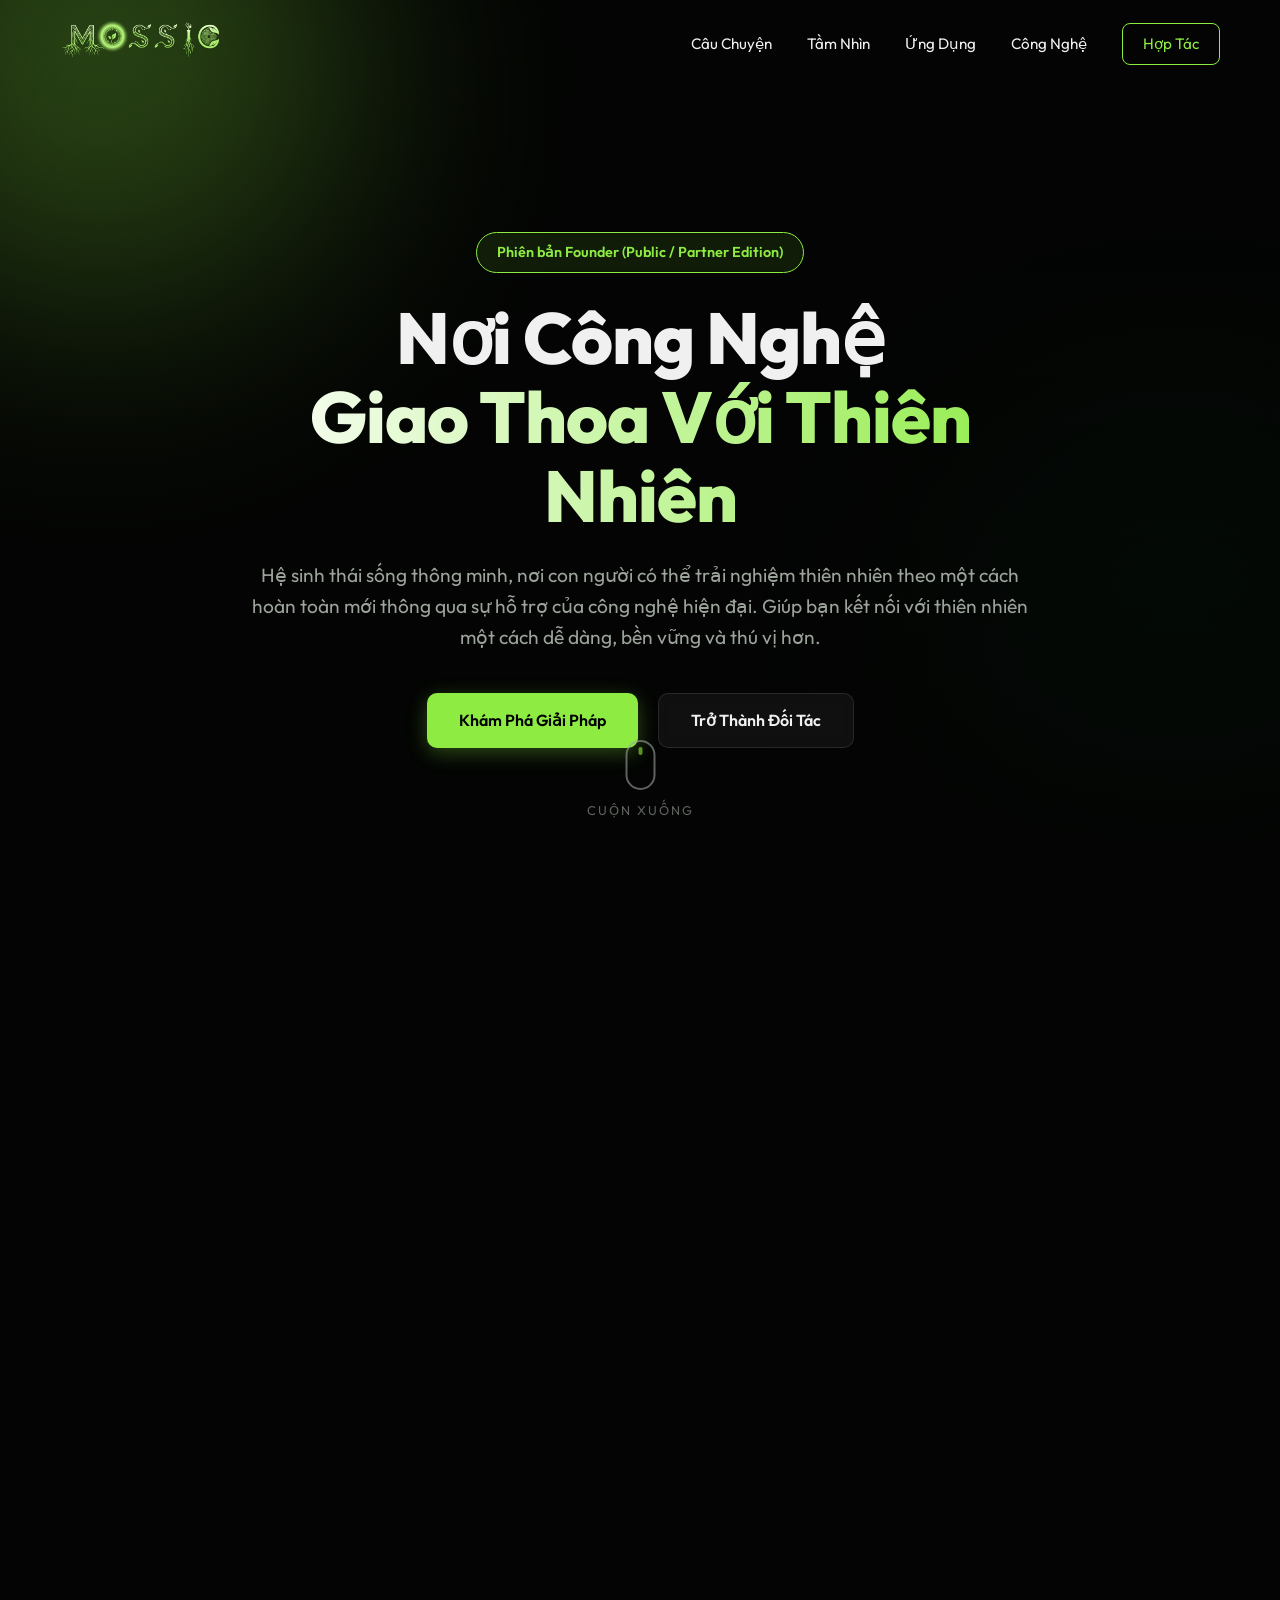
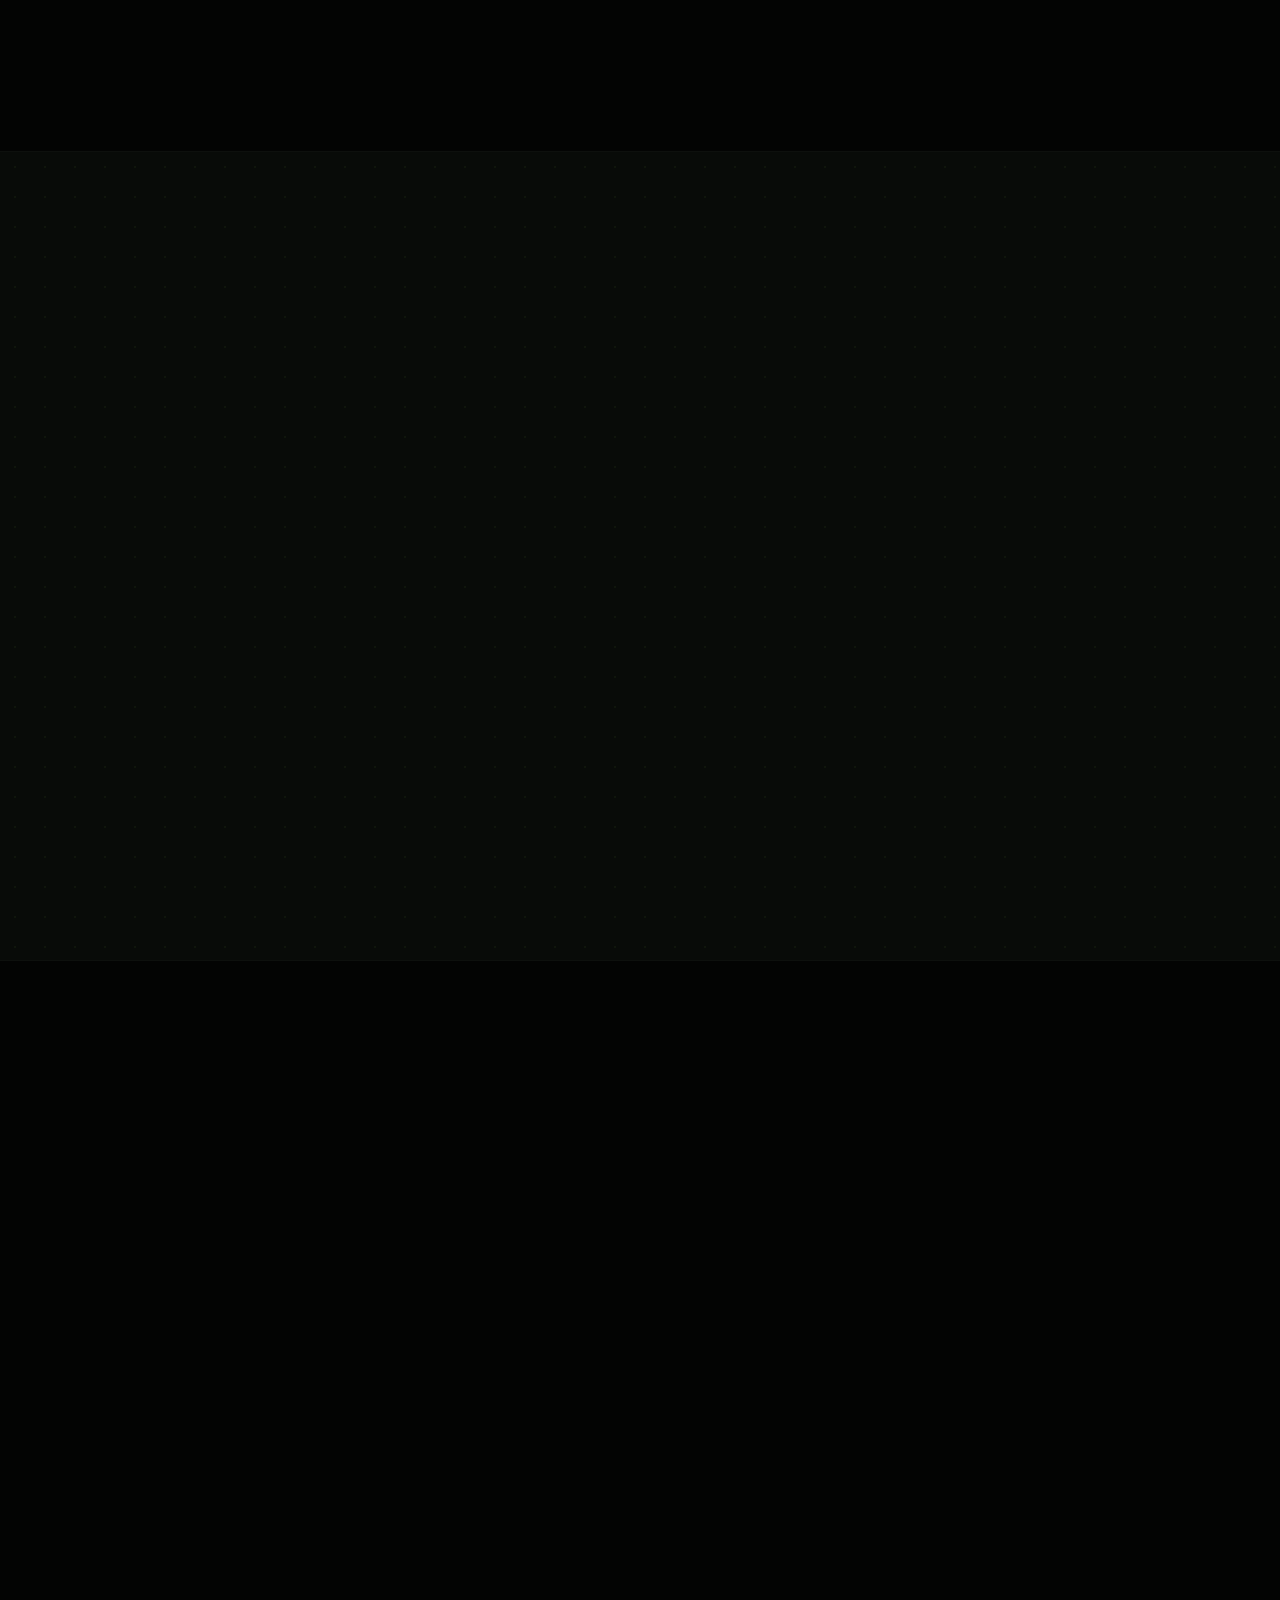
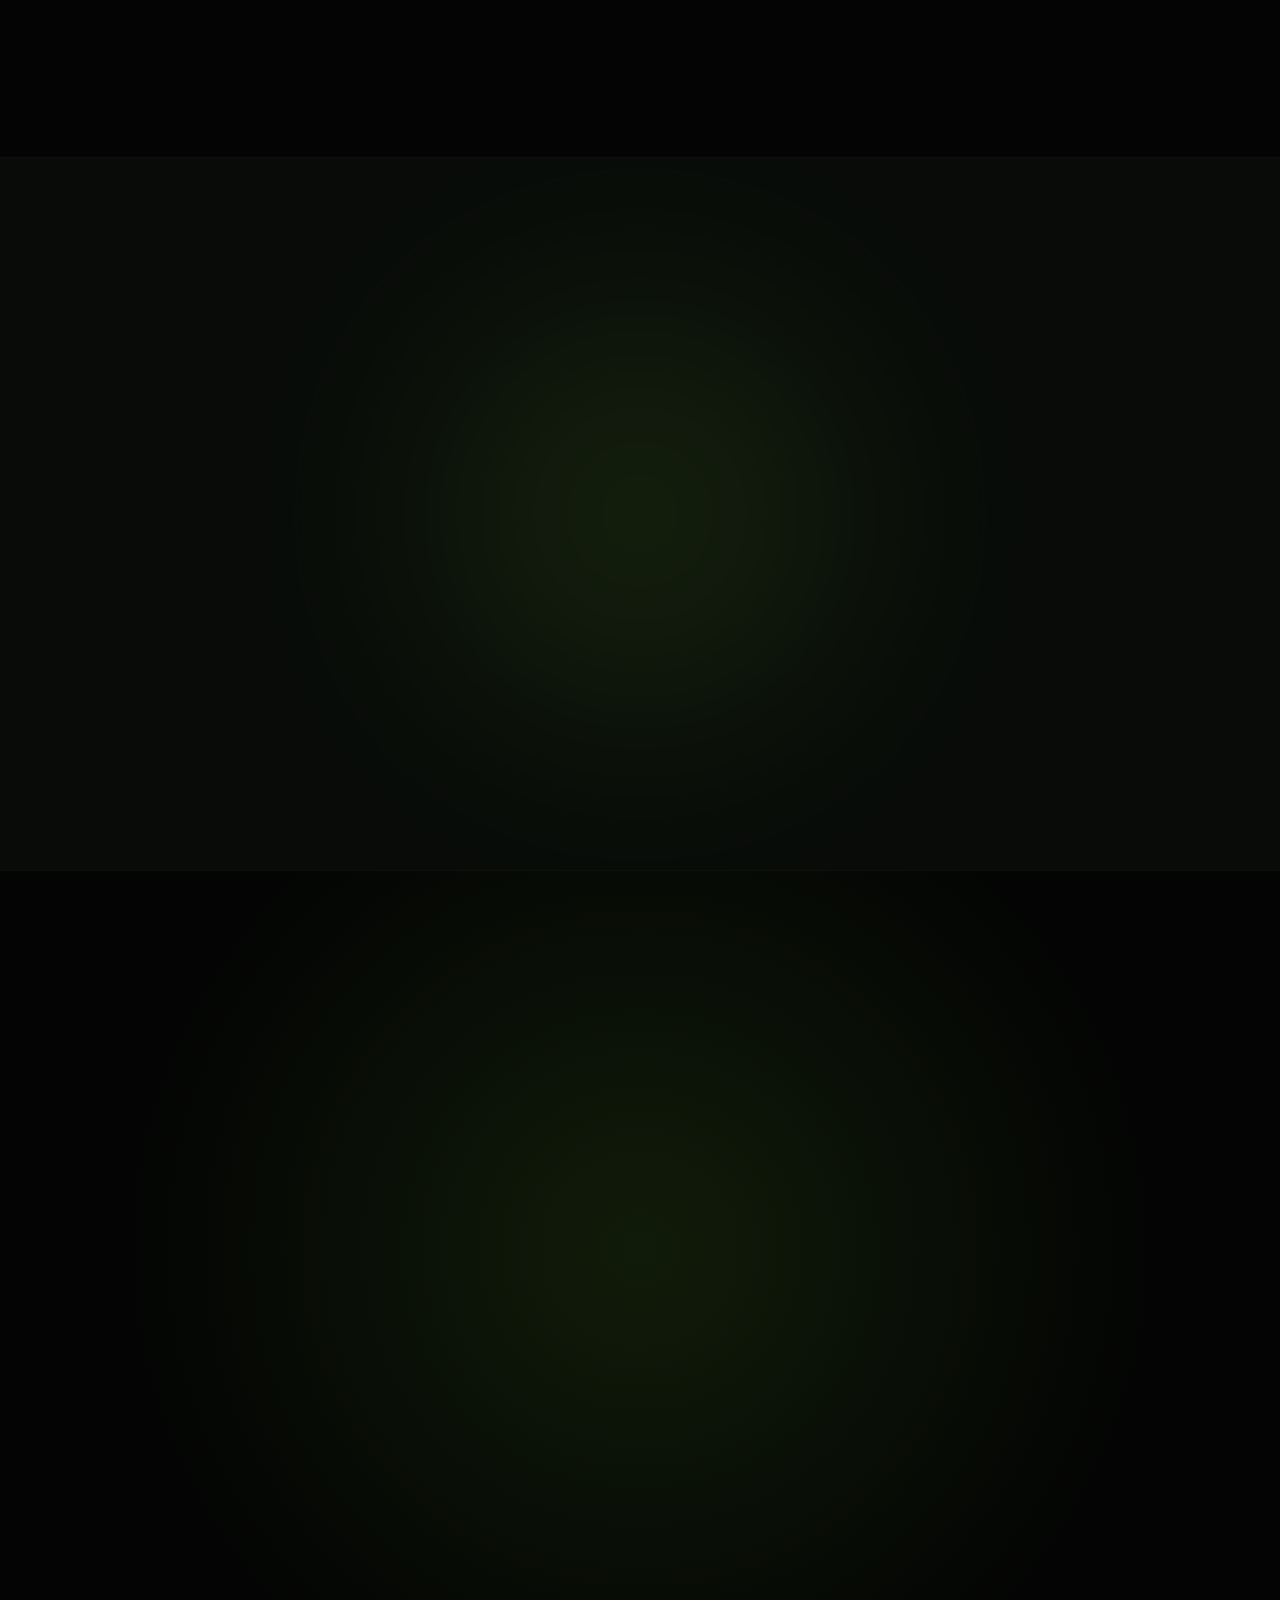
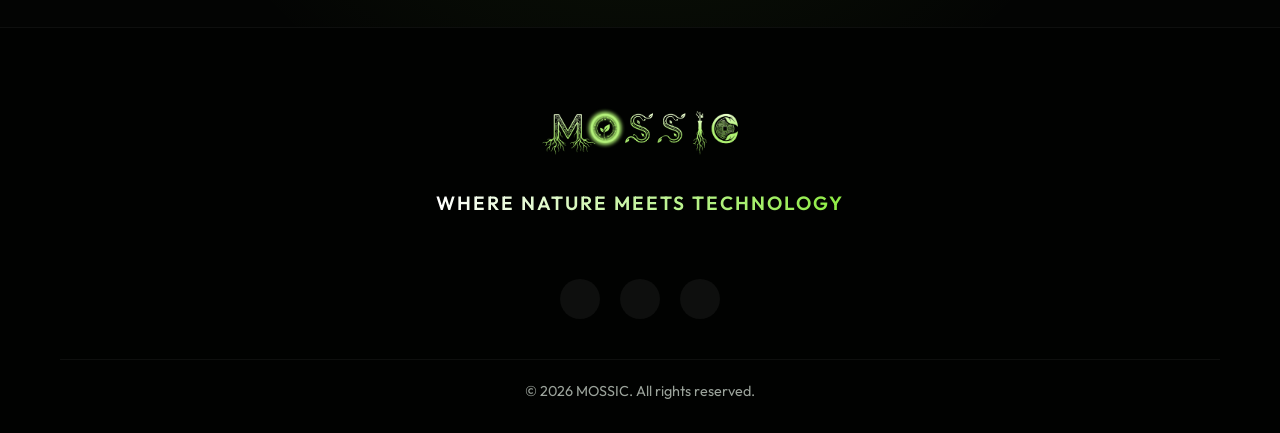
==== commit 2bb88a83: "update ux" ====
--- a/mossic-landing/index.html
+++ b/mossic-landing/index.html
@@ -244,21 +244,34 @@
 
     <!-- Interactive JS -->
     <script>
-        // Scroll Reveal Animation
+        // Hàm xử lý hiệu ứng cuộn lặp đi lặp lại mượt mà
         function reveal() {
             var reveals = document.querySelectorAll(".reveal");
+            
             for (var i = 0; i < reveals.length; i++) {
                 var windowHeight = window.innerHeight;
                 var elementTop = reveals[i].getBoundingClientRect().top;
-                var elementVisible = 100;
-                if (elementTop < windowHeight - elementVisible) {
+                var elementBottom = reveals[i].getBoundingClientRect().bottom;
+                
+                // Khoảng đệm để hiệu ứng xuất hiện tự nhiên hơn (100px trước khi vào tầm mắt)
+                var elementVisible = 100; 
+                
+                // KIỂM TRA: Nếu phần tử đang nằm trong vùng nhìn thấy của màn hình
+                if (elementTop < windowHeight - elementVisible && elementBottom > 0) {
                     reveals[i].classList.add("active");
+                } 
+                // KIỂM TRA: Nếu cuộn qua hẳn hoặc cuộn ngược lên khiến phần tử khuất bóng
+                else {
+                    reveals[i].classList.remove("active");
                 }
             }
         }
+
+        // Lắng nghe sự kiện cuộn trang
         window.addEventListener("scroll", reveal);
-        reveal(); // Trigger on load
-
+
+        // Chạy kiểm tra ngay lần đầu tải trang
+        reveal();
         // Navbar Scroll Effect
         window.addEventListener("scroll", function() {
             var navbar = document.getElementById("navbar");
--- a/mossic-landing/style.css
+++ b/mossic-landing/style.css
@@ -267,7 +267,7 @@
     border: 1px solid rgba(255, 71, 87, 0.2);
     display: flex; gap: 20px;
 }
-.problem-box .box-icon { font-size: 2rem; }
+.problem-box .box-icon { display:flex; align-items: center; justify-content: center;}
 .problem-box h3 { color: #ff6b81; margin-bottom: 10px; }
 
 img.icon {
@@ -423,14 +423,14 @@
     backdrop-filter: blur(20px);
     position: relative; z-index: 1;
 }
-.partner-grid { display: flex; justify-content: center; flex-wrap: wrap; gap: 20px; margin-top: 40px; }
+.partner-grid { display: grid; grid-template-columns: repeat(3, 1fr); justify-content: center; align-items: stretch; gap: 20px; margin-top: 40px; }
 .partner-box {
     background: rgba(0,0,0,0.5);
     border: 1px solid rgba(255,255,255,0.1);
     padding: 20px 30px;
     border-radius: 16px;
     display: flex; align-items: center; gap: 15px;
-    min-width: 250px; text-align: left;
+    text-align: center; justify-content: center;
 }
 .glow-border:hover { border-color: var(--primary); box-shadow: inset 0 0 20px rgba(141, 235, 66, 0.1), 0 0 20px var(--primary-glow); }
 .glow-border:hover .p-icon .invest-icon { color: var(--gold); text-shadow: 0 0 20px var(--gold-glow); }
@@ -456,7 +456,12 @@
 .copyright { color: var(--text-muted); font-size: 0.9rem; border-top: 1px solid rgba(255,255,255,0.05); padding-top: 20px; }
 
 /* Scroll Reveal Classes */
-.reveal { opacity: 0; transition: all 0.8s cubic-bezier(0.5, 0, 0, 1); }
+.reveal { 
+    opacity: 0; 
+    /* Thay đổi thời gian thành 1s và dùng cubic-bezier giúp chuyển động mượt, có quán tính */
+    transition: opacity 1s cubic-bezier(0.25, 1, 0.5, 1), 
+                transform 1s cubic-bezier(0.25, 1, 0.5, 1); 
+}
 .reveal.active { opacity: 1; transform: translate(0, 0) scale(1); }
 .fade-bottom { transform: translateY(50px); }
 .fade-left { transform: translateX(-50px); }
@@ -469,6 +474,21 @@
     .hero h1 { font-size: 3.5rem; }
     .overlay-card { position: relative; bottom: 0; left: 0; width: 100%; margin-top: -30px; }
     .tech-circle-wrapper { transform: scale(0.8); }
+    .partner-grid {
+        /* Chuyển thành 2 cột bằng nhau */
+        grid-template-columns: repeat(2, 1fr); 
+    }
+    /* Chọn riêng partner-box thứ 3 (box nằm ở hàng thứ 2) */
+    .partner-box:nth-child(3) {
+        grid-column: span 2; /* Trải dài chiếm hết cả 2 cột của hàng 2 */
+        justify-self: center; /* Căn bản thân cái box này vào chính giữa hàng */
+        
+        width: 100%; /* Đảm bảo chiều rộng... */
+        max-width: 350px; /* ...giữ nguyên độ ngắn vừa vặn bằng khít với các box ở trên (bạn có thể tăng giảm số 350px này tùy ý) */
+    }
+    /* .problem-box { flex-direction: column; }
+    .problem-box .box-icon { justify-content: normal; }
+    .problem-box .box-icon .icon{ margin-bottom: 15px; } */
 }
 
 @media (max-width: 768px) {
@@ -487,4 +507,8 @@
     .grid-2 { grid-template-columns: 1fr; }
     .tech-circle-wrapper { transform: scale(0.6); }
     .glass-banner { padding: 40px 20px; }
+    .partner-grid {
+        /* Điện thoại màn hình hẹp thì xếp dọc 1 cột hoàn toàn */
+        grid-template-columns: 1fr; 
+    }
 }
